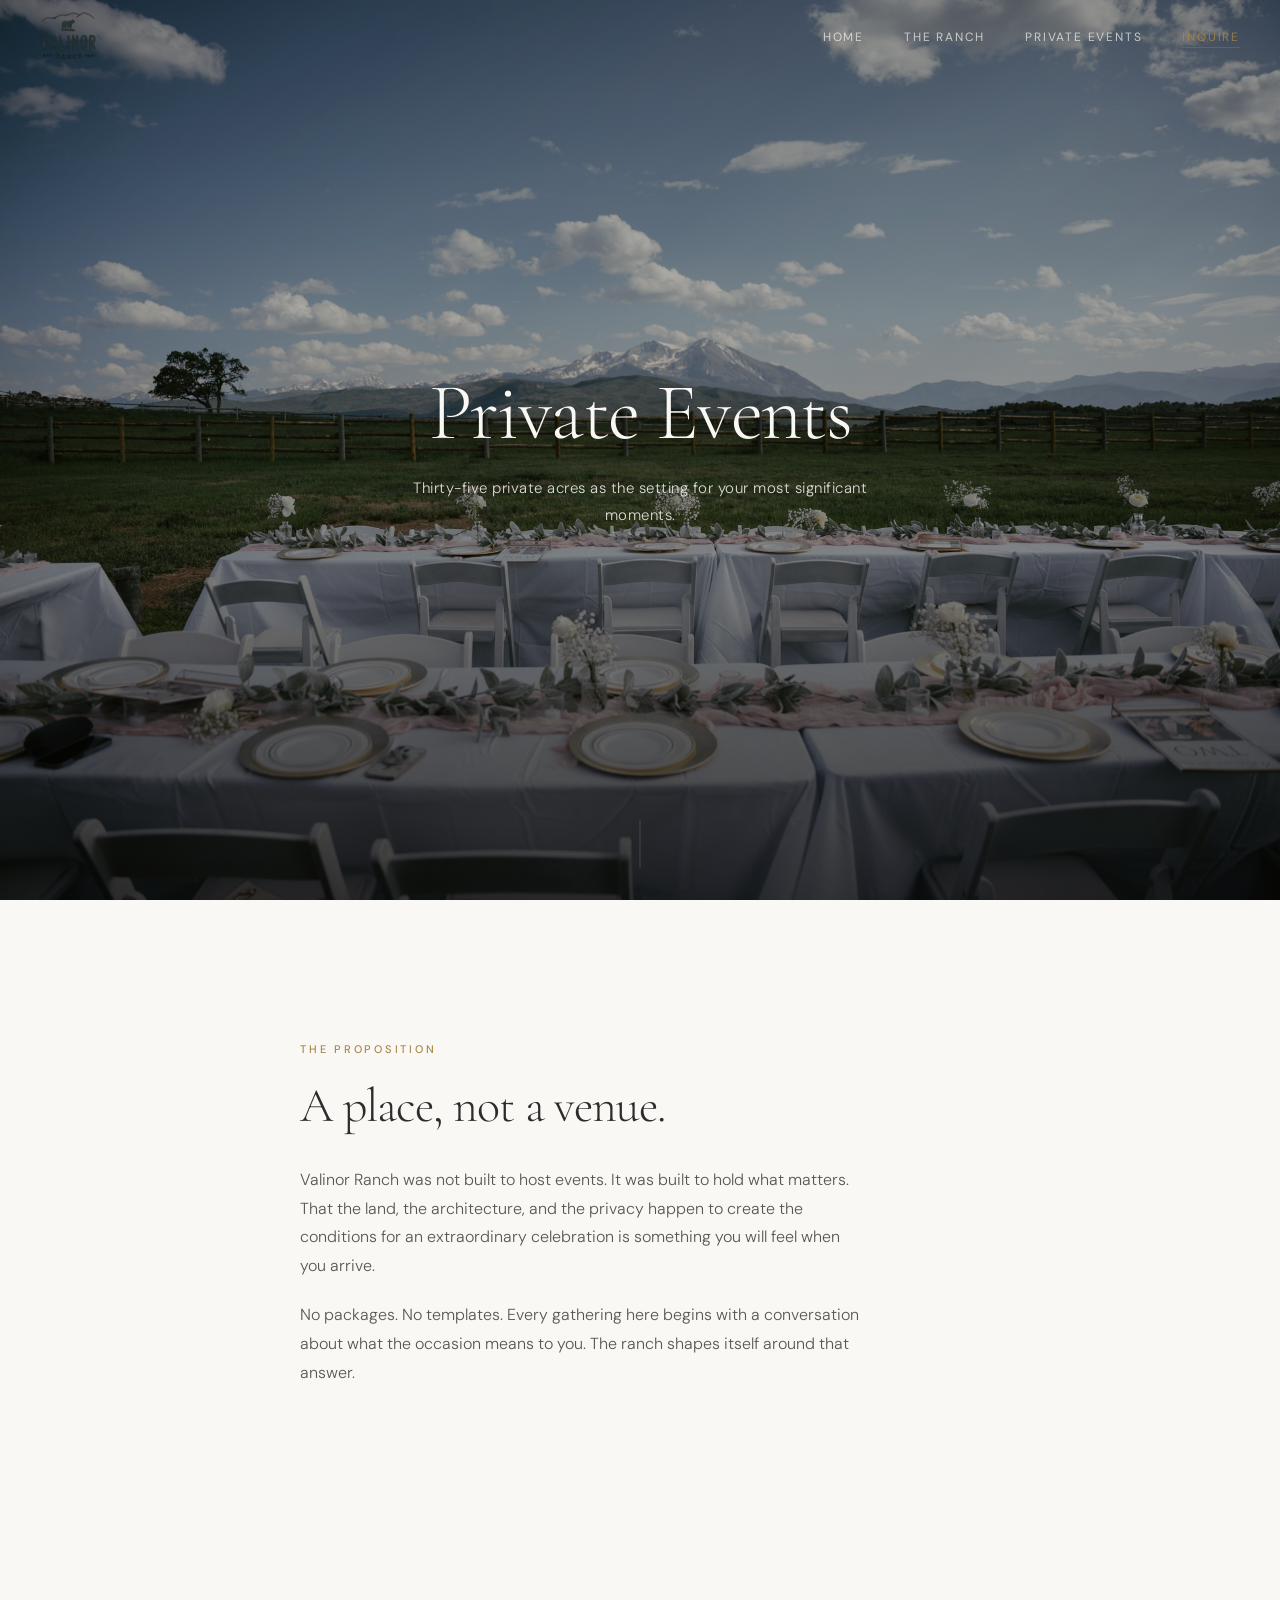
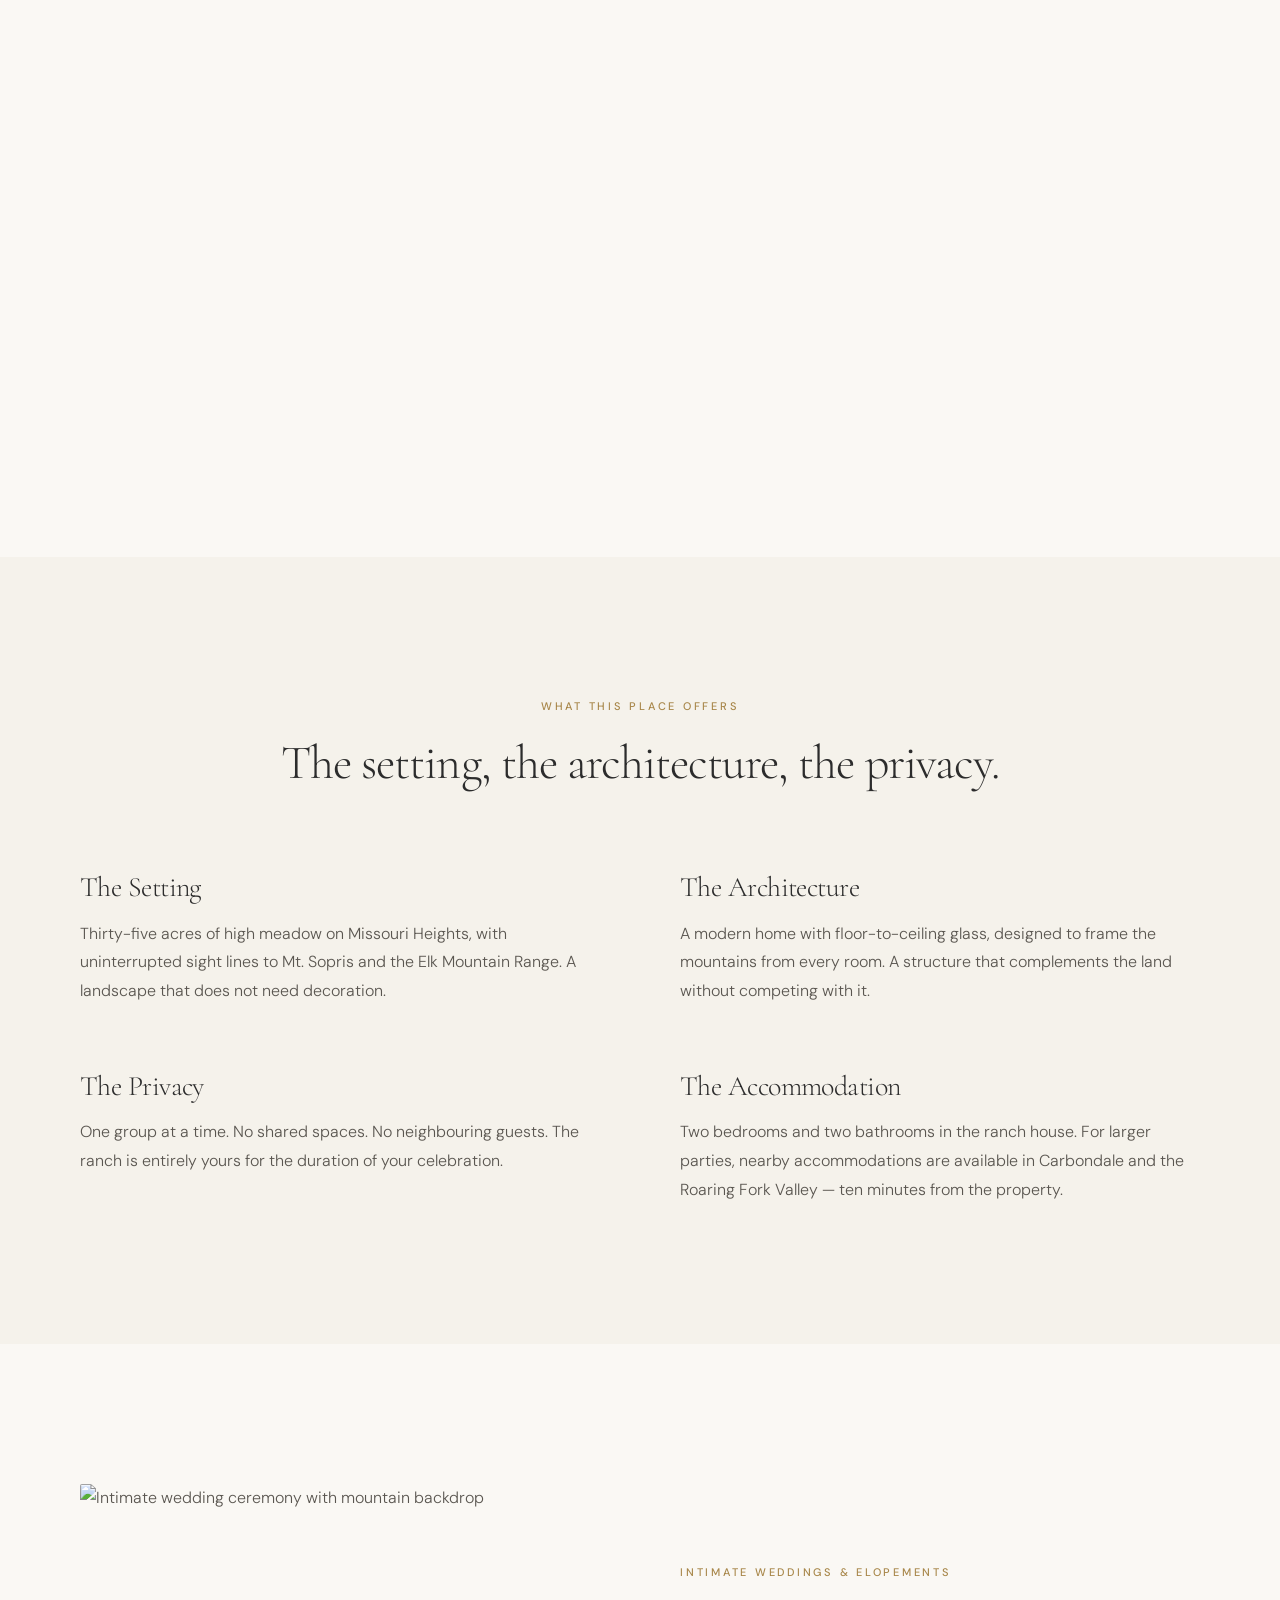
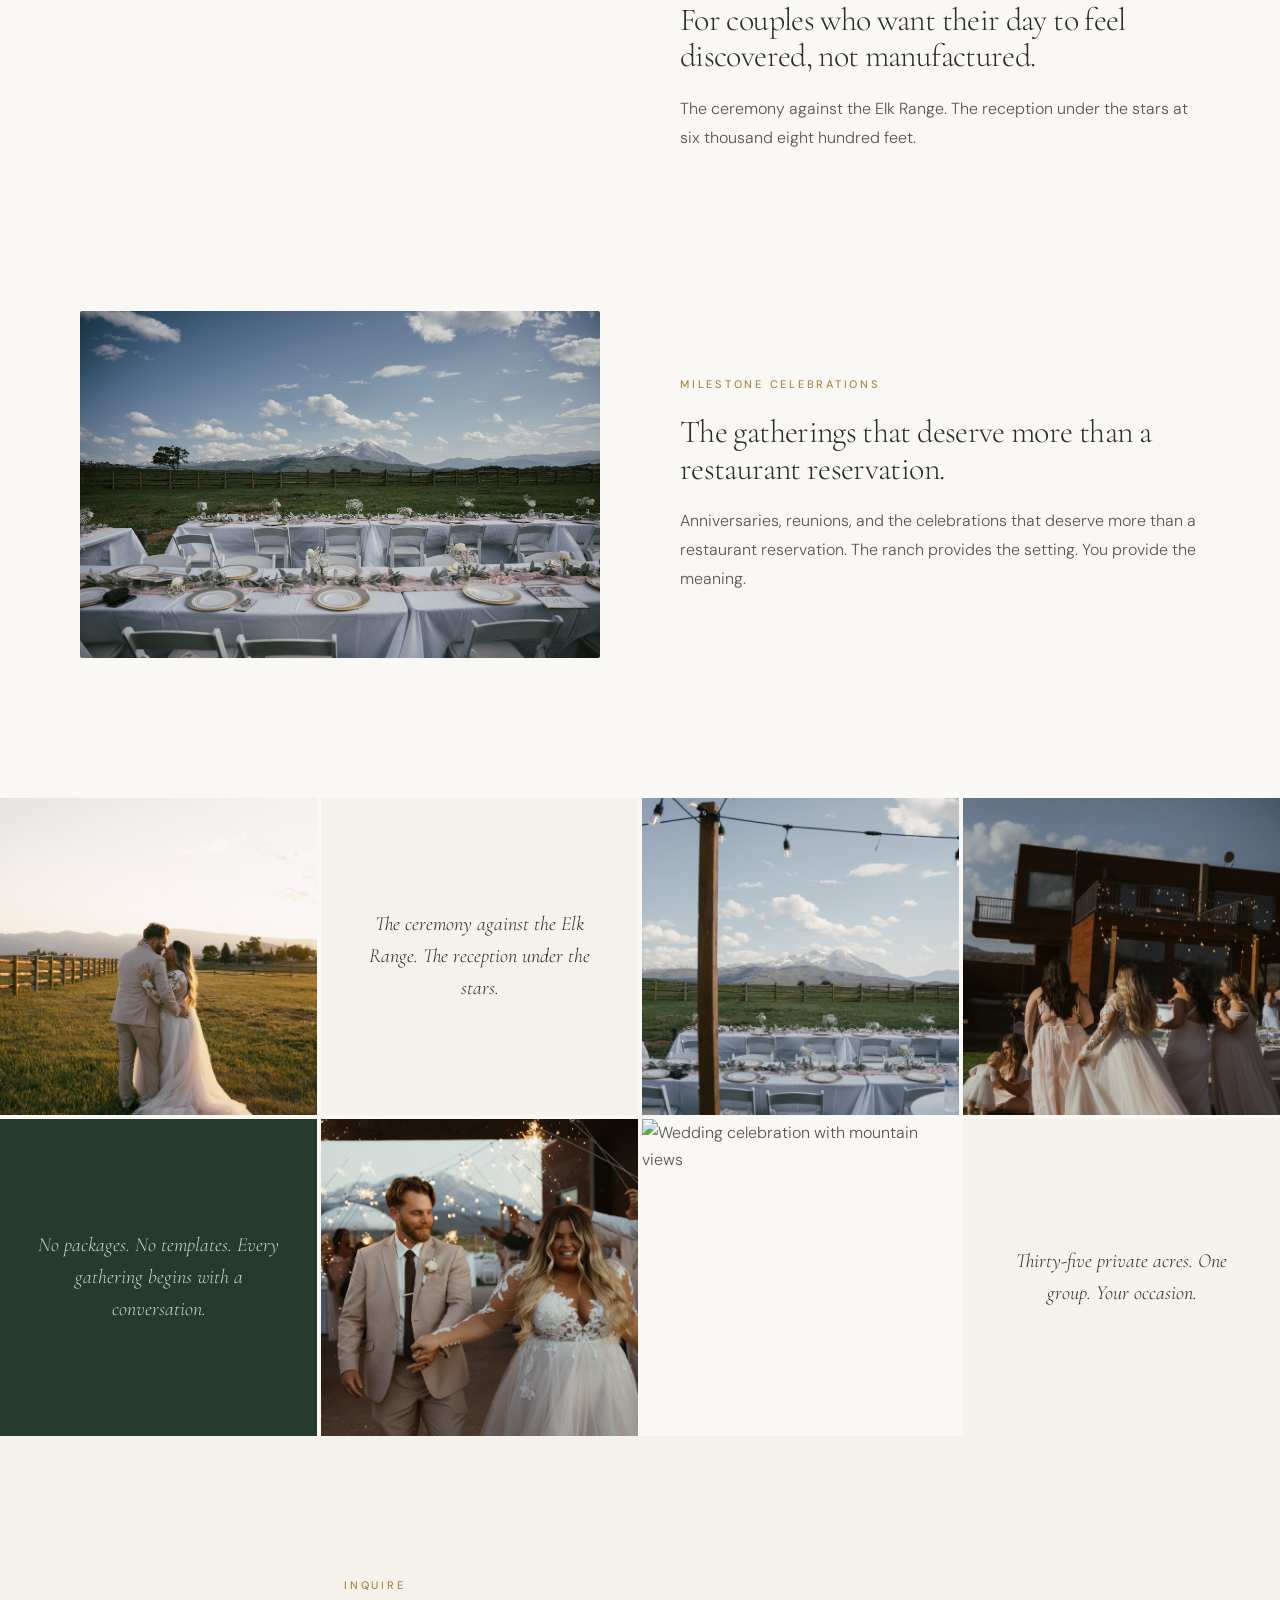
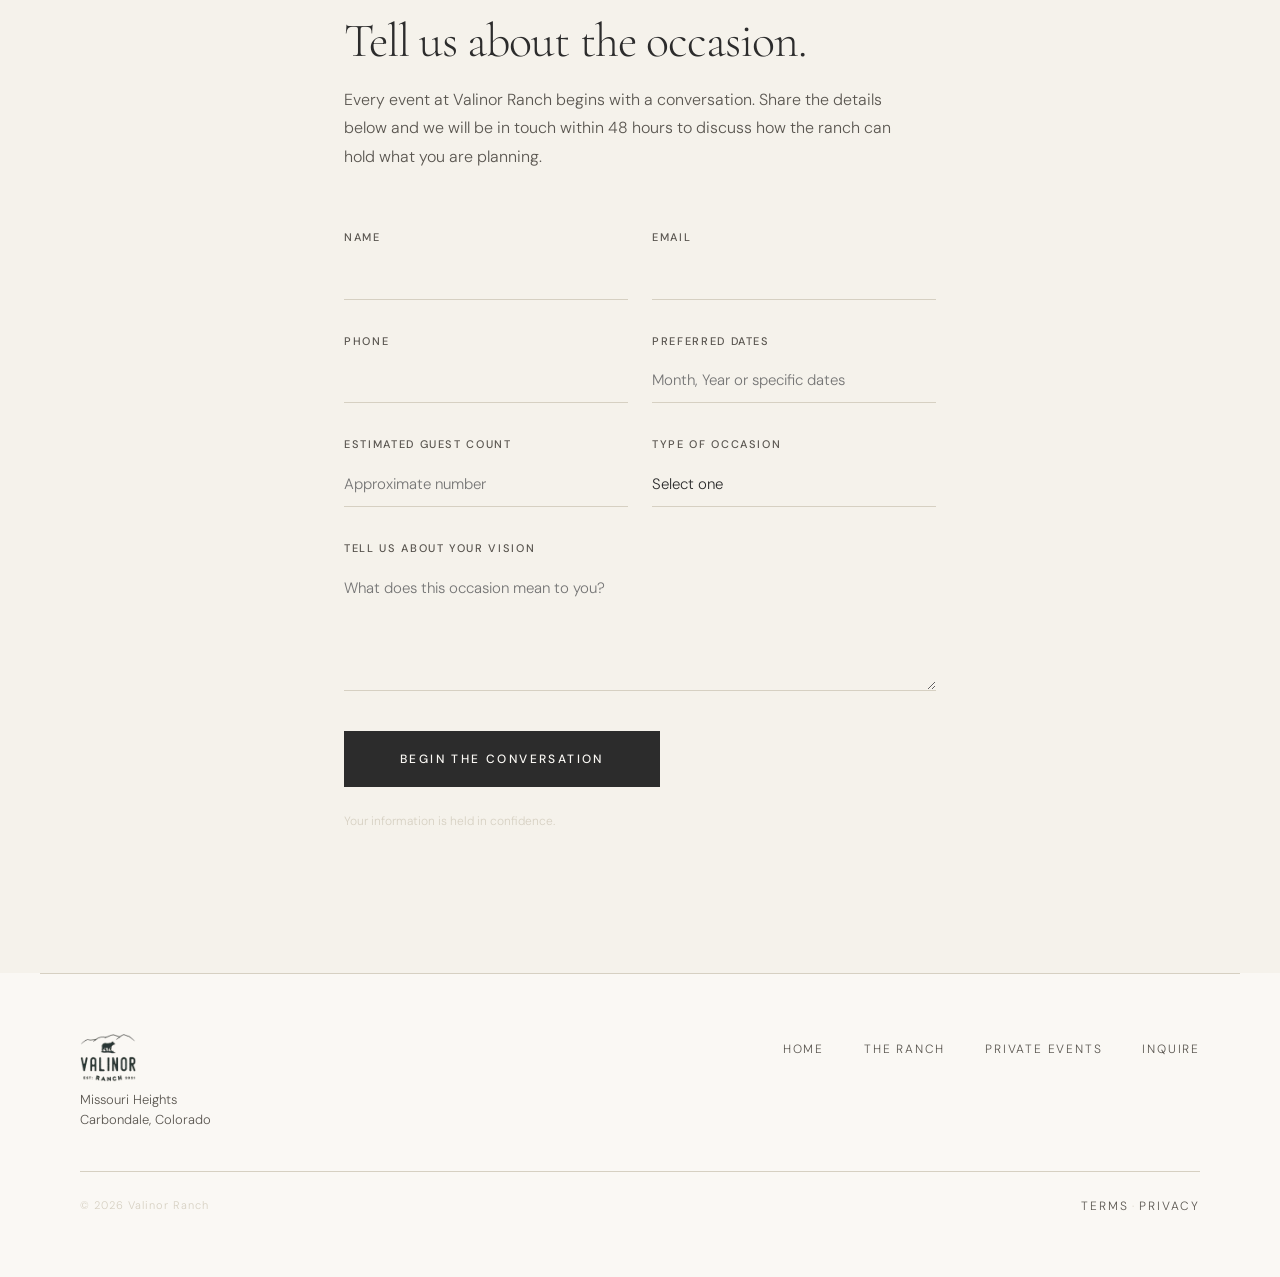
==== events.html @ 3b61f4ae "Site-wide updates: booking modal, events page, gallery mosaics, mobile nav - Add iGMS direct booking" ====
<!DOCTYPE html>
<html lang="en">
<head>
  <meta charset="UTF-8">
  <meta name="viewport" content="width=device-width, initial-scale=1.0">
  <title>Private Events — Valinor Ranch</title>
  <meta name="description" content="Thirty-five private acres above the Roaring Fork Valley as the setting for weddings, elopements, and milestone celebrations.">

  <link rel="preconnect" href="https://fonts.googleapis.com">
  <link rel="preconnect" href="https://fonts.gstatic.com" crossorigin>
  <link href="https://fonts.googleapis.com/css2?family=Cormorant+Garamond:ital,wght@0,300;0,400;0,500;0,600;1,300;1,400&family=DM+Sans:wght@300;400;500&display=swap" rel="stylesheet">

  <link rel="stylesheet" href="css/style.css">
</head>
<body>

  <!-- NAVIGATION -->
  <nav class="site-nav" aria-label="Main navigation">
    <div class="site-nav__inner">
      <a href="index.html" class="site-nav__brand">
        <img src="images/logo.png" alt="Valinor Ranch">
      </a>
      <button class="site-nav__toggle" aria-label="Toggle menu" aria-expanded="false">
        <span></span><span></span>
      </button>
      <ul class="site-nav__links">
        <li><a href="index.html" class="site-nav__link">Home</a></li>
        <li><a href="ranch.html" class="site-nav__link">The Ranch</a></li>
        <li><a href="events.html" class="site-nav__link">Private Events</a></li>
        <li><a href="events.html#inquire" class="site-nav__link site-nav__link--cta">Inquire</a></li>
      </ul>
    </div>
  </nav>


  <main>

    <!-- SECTION 1 — HERO -->
    <section class="hero" aria-label="Hero">
      <div class="hero__image" style="background-image: url('images/TC102631.jpg');"></div>
      <div class="hero__overlay"></div>

      <div class="hero__content hero__content--center">
        <h1 class="hero-fade-up hero-fade-up--delay-1">Private Events</h1>
        <p class="hero__subtitle hero-fade-up hero-fade-up--delay-2">
          Thirty-five private acres as the setting for your most significant moments.
        </p>
      </div>

      <div class="hero__scroll" aria-hidden="true">
        <div class="hero__scroll-line"></div>
      </div>
    </section>


    <!-- SECTION 2 — THE PROPOSITION -->
    <section class="section-pad" aria-labelledby="proposition-heading">
      <div class="container">
        <div class="reveal" style="max-width:680px; margin:0 auto;">
          <span class="section-label">The Proposition</span>
          <h2 id="proposition-heading" style="margin-bottom:32px;">A place, not a venue.</h2>
          <p>
            Valinor Ranch was not built to host events. It was built to hold what matters. That the land, the architecture, and the privacy happen to create the conditions for an extraordinary celebration is something you will feel when you arrive.
          </p>
          <p style="margin-top:20px;">
            No packages. No templates. Every gathering here begins with a conversation about what the occasion means to you. The ranch shapes itself around that answer.
          </p>
        </div>
      </div>
    </section>


    <!-- SECTION 3 — CEREMONY LANDSCAPE BREAK -->
    <div class="landscape-break reveal">
      <div class="landscape-break__image" style="background-image: url('images/Sheridan&Noum_MaroonBellsWedding-455.jpg');"></div>
    </div>


    <!-- SECTION 4 — WHAT THIS PLACE OFFERS -->
    <section class="section-pad bg-parchment" aria-labelledby="offers-heading">
      <div class="container">
        <div class="reveal" style="text-align:center; margin-bottom:80px;">
          <span class="section-label" style="text-align:center; display:block;">What This Place Offers</span>
          <h2 id="offers-heading">The setting, the architecture, the privacy.</h2>
        </div>

        <div class="grid-2 events-offers reveal">
          <div class="events-offer">
            <h3>The Setting</h3>
            <p>
              Thirty-five acres of high meadow on Missouri Heights, with uninterrupted sight lines to Mt. Sopris and the Elk Mountain Range. A landscape that does not need decoration.
            </p>
          </div>
          <div class="events-offer">
            <h3>The Architecture</h3>
            <p>
              A modern home with floor-to-ceiling glass, designed to frame the mountains from every room. A structure that complements the land without competing with it.
            </p>
          </div>
          <div class="events-offer">
            <h3>The Privacy</h3>
            <p>
              One group at a time. No shared spaces. No neighbouring guests. The ranch is entirely yours for the duration of your celebration.
            </p>
          </div>
          <div class="events-offer">
            <h3>The Accommodation</h3>
            <p>
              Two bedrooms and two bathrooms in the ranch house. For larger parties, nearby accommodations are available in Carbondale and the Roaring Fork Valley — ten minutes from the property.
            </p>
          </div>
        </div>
      </div>
    </section>


    <!-- SECTION 5 — IDEAL FOR -->
    <section class="section-pad" aria-labelledby="ideal-heading">
      <div class="container">
        <div class="grid-2 grid-2--align-center reveal">
          <figure class="img-cover img-cover--landscape">
            <img src="images/Sheridan&Noum_MaroonBellsWedding-120.jpg" alt="Intimate wedding ceremony with mountain backdrop" loading="lazy">
          </figure>
          <div>
            <span class="section-label">Intimate Weddings &amp; Elopements</span>
            <h3 style="margin-bottom:20px;">For couples who want their day to feel discovered, not manufactured.</h3>
            <p>
              The ceremony against the Elk Range. The reception under the stars at six thousand eight hundred feet.
            </p>
          </div>
        </div>

        <div class="grid-2 grid-2--align-center grid-2--reverse reveal" style="margin-top:80px;">
          <div>
            <span class="section-label">Milestone Celebrations</span>
            <h3 style="margin-bottom:20px;">The gatherings that deserve more than a restaurant reservation.</h3>
            <p>
              Anniversaries, reunions, and the celebrations that deserve more than a restaurant reservation. The ranch provides the setting. You provide the meaning.
            </p>
          </div>
          <figure class="img-cover img-cover--landscape">
            <img src="images/TC102631.jpg" alt="Outdoor table setting at Valinor Ranch" loading="lazy">
          </figure>
        </div>
      </div>
    </section>


    <!-- SECTION 5B — EVENT GALLERY (TESSELLATED) -->
    <section class="events-mosaic" aria-label="Event gallery">
      <div class="events-mosaic__grid reveal">
        <figure class="events-mosaic__item">
          <img src="images/REC100068.jpg" alt="Couple at golden hour on the ranch" loading="lazy">
        </figure>
        <div class="events-mosaic__text">
          <p>The ceremony against the Elk Range. The reception under the stars.</p>
        </div>
        <figure class="events-mosaic__item">
          <img src="images/TC102635.jpg" alt="Table setting with string lights and mountains" loading="lazy">
        </figure>
        <figure class="events-mosaic__item">
          <img src="images/TC103017.jpg" alt="Wedding party at the ranch house" loading="lazy">
        </figure>
        <div class="events-mosaic__text events-mosaic__text--dark">
          <p>No packages. No templates. Every gathering begins with a conversation.</p>
        </div>
        <figure class="events-mosaic__item">
          <img src="images/REC100243.jpg" alt="Sparkler exit at Valinor Ranch" loading="lazy">
        </figure>
        <figure class="events-mosaic__item">
          <img src="images/Sheridan&Noum_MaroonBellsWedding-448.jpg" alt="Wedding celebration with mountain views" loading="lazy">
        </figure>
        <div class="events-mosaic__text">
          <p>Thirty-five private acres. One group. Your occasion.</p>
        </div>
      </div>
    </section>


    <!-- SECTION 6 — INQUIRY FORM -->
    <section id="inquire" class="section-pad bg-parchment" aria-labelledby="inquire-heading">
      <div style="max-width:640px; margin:0 auto; padding:0 24px;" class="reveal">
        <span class="section-label">Inquire</span>
        <h2 id="inquire-heading" style="margin-bottom:16px;">Tell us about the occasion.</h2>
        <p style="margin-bottom:56px;">
          Every event at Valinor Ranch begins with a conversation. Share the details below and we will be in touch within 48 hours to discuss how the ranch can hold what you are planning.
        </p>

        <form id="inquiry-form" class="inquiry-form" data-webhook="" novalidate>
          <div class="form-row">
            <div class="form-group">
              <label for="name">Name</label>
              <input type="text" id="name" name="name" required autocomplete="name">
            </div>
            <div class="form-group">
              <label for="email">Email</label>
              <input type="email" id="email" name="email" required autocomplete="email">
            </div>
          </div>

          <div class="form-row">
            <div class="form-group">
              <label for="phone">Phone</label>
              <input type="tel" id="phone" name="phone" autocomplete="tel">
            </div>
            <div class="form-group">
              <label for="dates">Preferred Dates</label>
              <input type="text" id="dates" name="dates" placeholder="Month, Year or specific dates">
            </div>
          </div>

          <div class="form-row">
            <div class="form-group">
              <label for="guests">Estimated Guest Count</label>
              <input type="text" id="guests" name="guests" placeholder="Approximate number">
            </div>
            <div class="form-group">
              <label for="occasion-type">Type of Occasion</label>
              <select id="occasion-type" name="occasion_type">
                <option value="" disabled selected>Select one</option>
                <option value="wedding">Wedding</option>
                <option value="elopement">Elopement</option>
                <option value="anniversary">Anniversary</option>
                <option value="milestone">Milestone Celebration</option>
                <option value="other">Other</option>
              </select>
            </div>
          </div>

          <div class="form-group">
            <label for="vision">Tell Us About Your Vision</label>
            <textarea id="vision" name="vision" rows="5" placeholder="What does this occasion mean to you?"></textarea>
          </div>

          <button type="submit" class="btn btn--primary">Begin the Conversation</button>
          <p class="form-note">Your information is held in confidence.</p>
        </form>
      </div>
    </section>

  </main>


  <!-- FOOTER -->
  <footer>
    <div class="site-footer">
      <div class="site-footer__upper">
        <div>
          <a href="index.html" class="site-footer__brand">
            <img src="images/logo.png" alt="Valinor Ranch">
          </a>
          <p class="site-footer__location">
            Missouri Heights<br>
            Carbondale, Colorado
          </p>
        </div>
        <ul class="site-footer__links">
          <li><a href="index.html" class="site-footer__link">Home</a></li>
          <li><a href="ranch.html" class="site-footer__link">The Ranch</a></li>
          <li><a href="events.html" class="site-footer__link">Private Events</a></li>
          <li><a href="events.html#inquire" class="site-footer__link">Inquire</a></li>
        </ul>
      </div>
      <div class="site-footer__lower">
        <span>&copy; 2026 Valinor Ranch</span>
        <span><a href="terms.html" class="site-footer__link">Terms</a> &middot; <a href="privacy.html" class="site-footer__link">Privacy</a></span>
      </div>
    </div>
  </footer>

  <script src="js/main.js"></script>

</body>
</html>
---- css/style.css ----
/* ============================
   VALINOR RANCH — STYLE SYSTEM
   Redesign: Quiet luxury, cinematic, Aman × Colorado ranch
   ============================ */

/* ---- CUSTOM PROPERTIES ---- */
:root {
  /* Primary */
  --deep-forest: #243B2D;
  --warm-stone: #C4B49A;
  --off-white: #FAF8F4;
  --charcoal: #2C2C2C;

  /* Support */
  --cream: #F3F0E7;
  --stone-dark: #5A5650;
  --divider: #D6D0C2;
  --parchment: #F5F2EB;
  --bronze-gold: #A8874A;
  --logo-ink: #1A1C10;
  --ranch-cream: #F3F0E7;

  /* Typography */
  --font-display: 'Cormorant Garamond', Georgia, serif;
  --font-body: 'DM Sans', Arial, sans-serif;

  /* Spacing */
  --section-padding: 140px 40px;
  --section-padding-sm: 80px 24px;
  --max-width: 1200px;
}


/* ---- RESET ---- */
*, *::before, *::after {
  margin: 0;
  padding: 0;
  box-sizing: border-box;
}

html {
  scroll-behavior: smooth;
  -webkit-font-smoothing: antialiased;
  -moz-osx-font-smoothing: grayscale;
}

body {
  font-family: var(--font-body);
  font-weight: 300;
  font-size: 16px;
  line-height: 1.7;
  color: var(--stone-dark);
  background: var(--off-white);
  overflow-x: hidden;
}

img {
  max-width: 100%;
  height: auto;
  display: block;
}

a {
  color: inherit;
  text-decoration: none;
}

::selection {
  background: var(--deep-forest);
  color: var(--off-white);
}

::-webkit-scrollbar { width: 4px; }
::-webkit-scrollbar-track { background: var(--off-white); }
::-webkit-scrollbar-thumb { background: var(--divider); border-radius: 2px; }
::-webkit-scrollbar-thumb:hover { background: var(--warm-stone); }


/* ---- TYPOGRAPHY ---- */
h1, h2, h3 {
  font-family: var(--font-display);
  font-weight: 300;
  color: var(--charcoal);
  line-height: 1.15;
  letter-spacing: -0.02em;
}

h1 {
  font-size: clamp(44px, 7vw, 80px);
  line-height: 1.05;
}

h2 {
  font-size: clamp(28px, 4vw, 48px);
}

h3 {
  font-size: clamp(22px, 3vw, 32px);
}

p {
  max-width: 560px;
  line-height: 1.8;
}

.text-poetic {
  font-family: var(--font-display);
  font-size: clamp(18px, 2vw, 22px);
  font-weight: 300;
  line-height: 1.7;
  color: var(--charcoal);
  letter-spacing: 0;
}


/* ---- BRAND ELEMENTS ---- */
.section-label {
  font-family: var(--font-body);
  font-size: 11px;
  font-weight: 500;
  letter-spacing: 0.25em;
  text-transform: uppercase;
  color: var(--bronze-gold);
  display: block;
  margin-bottom: 20px;
}

.gold-rule {
  width: 48px;
  height: 1px;
  background: var(--bronze-gold);
}

.gold-rule--center {
  margin-left: auto;
  margin-right: auto;
}


/* ---- LAYOUT ---- */
.container {
  max-width: var(--max-width);
  margin: 0 auto;
  padding: 0 40px;
}

.section-pad {
  padding: 140px 0;
}

.grid-2 {
  display: grid;
  grid-template-columns: 1fr 1fr;
  gap: 80px;
  align-items: start;
}

.grid-2--align-center {
  align-items: center;
}

.grid-2--reverse {
  direction: rtl;
}

.grid-2--reverse > * {
  direction: ltr;
}

.grid-3 {
  display: grid;
  grid-template-columns: repeat(3, 1fr);
  gap: 32px;
}

.text-center {
  text-align: center;
}


/* ---- NAVIGATION ---- */
.site-nav {
  position: fixed;
  top: 0;
  left: 0;
  right: 0;
  z-index: 100;
  padding: 0 40px;
  border-bottom: 1px solid transparent;
  transition: all 0.6s ease;
}

.site-nav.nav-scrolled {
  background: rgba(250, 248, 244, 0.92);
  backdrop-filter: blur(16px);
  -webkit-backdrop-filter: blur(16px);
  border-bottom-color: var(--divider);
}

.site-nav__inner {
  max-width: var(--max-width);
  margin: 0 auto;
  display: flex;
  justify-content: space-between;
  align-items: center;
  height: 72px;
}

.site-nav__brand {
  display: flex;
  align-items: center;
}

.site-nav__brand img {
  height: 48px;
  width: auto;
  display: block;
}

.site-nav__toggle {
  display: none;
  background: none;
  border: none;
  cursor: pointer;
  width: 28px;
  height: 20px;
  position: relative;
  z-index: 101;
}

.site-nav__toggle span {
  display: block;
  width: 100%;
  height: 1.5px;
  background: var(--cream);
  transition: all 0.3s ease;
  position: absolute;
  left: 0;
}

.site-nav__toggle span:first-child { top: 4px; }
.site-nav__toggle span:last-child { bottom: 4px; }

.nav-scrolled .site-nav__toggle span {
  background: var(--charcoal);
}

.site-nav__toggle.is-open span:first-child {
  top: 50%;
  transform: rotate(45deg) translateY(-50%);
}

.site-nav__toggle.is-open span:last-child {
  bottom: 50%;
  transform: rotate(-45deg) translateY(50%);
}

.site-nav__links {
  display: flex;
  gap: 40px;
  align-items: center;
  list-style: none;
}

.site-nav__link {
  font-family: var(--font-body);
  font-size: 12px;
  font-weight: 400;
  letter-spacing: 0.15em;
  text-transform: uppercase;
  color: rgba(250, 248, 244, 0.7);
  transition: color 0.4s ease;
  cursor: pointer;
}

.nav-scrolled .site-nav__link {
  color: var(--stone-dark);
}

.site-nav__link:hover {
  color: var(--bronze-gold);
}

.site-nav__link--cta {
  color: rgba(168, 135, 74, 0.8);
  border-bottom: 1px solid rgba(168, 135, 74, 0.3);
  padding-bottom: 2px;
}

.nav-scrolled .site-nav__link--cta {
  color: var(--bronze-gold);
  border-bottom-color: var(--bronze-gold);
}


/* ---- HERO ---- */
.hero {
  position: relative;
  height: 100vh;
  overflow: hidden;
  background-color: var(--charcoal);
}

.hero__image {
  position: absolute;
  inset: 0;
  background-size: cover;
  background-position: center 40%;
  pointer-events: none;
}

.hero__slides {
  position: absolute;
  inset: 0;
  pointer-events: none;
}

.hero__slide {
  position: absolute;
  inset: 0;
  background-size: cover;
  background-position: center 40%;
  opacity: 0;
  transition: opacity 2s ease;
}

.hero__slide.is-active {
  opacity: 1;
}

.hero__overlay {
  position: absolute;
  inset: 0;
  z-index: 1;
  pointer-events: none;
  background: linear-gradient(
    to bottom,
    rgba(0, 0, 0, 0.35) 0%,
    rgba(0, 0, 0, 0.25) 35%,
    rgba(0, 0, 0, 0.3) 55%,
    rgba(0, 0, 0, 0.55) 80%,
    rgba(0, 0, 0, 0.7) 100%
  );
}

.hero__content {
  position: absolute;
  bottom: 12vh;
  left: 40px;
  right: 40px;
  z-index: 5;
  max-width: var(--max-width);
  pointer-events: auto;
}

.hero__content--center {
  bottom: auto;
  top: 50%;
  left: 50%;
  right: auto;
  transform: translate(-50%, -50%);
  text-align: center;
  width: 90%;
}

.hero__content h1 {
  color: var(--off-white);
}

.hero__subtitle {
  font-family: var(--font-body);
  font-size: 15px;
  font-weight: 300;
  color: rgba(250, 248, 244, 0.85);
  letter-spacing: 0.5px;
  margin-top: 20px;
  max-width: 480px;
}

.hero__content--center .hero__subtitle {
  margin-left: auto;
  margin-right: auto;
}

.btn--hero {
  margin-top: 40px;
  position: relative;
  z-index: 5;
  cursor: pointer;
}

.hero__scroll {
  position: absolute;
  bottom: 32px;
  left: 50%;
  transform: translateX(-50%);
  z-index: 2;
  display: flex;
  flex-direction: column;
  align-items: center;
  opacity: 0.4;
  transition: opacity 0.6s ease;
}

.hero__scroll-line {
  width: 1px;
  height: 48px;
  background: rgba(250, 248, 244, 0.4);
  animation: pulse 2.5s ease infinite;
}


/* ---- LANDSCAPE BREAK ---- */
.landscape-break {
  position: relative;
  height: 70vh;
  overflow: hidden;
}

.landscape-break__image {
  position: absolute;
  inset: 0;
  background-size: cover;
  background-position: center;
}


/* ---- IMAGE COVERS ---- */
.img-cover {
  overflow: hidden;
  border-radius: 2px;
}

.img-cover img {
  width: 100%;
  height: 100%;
  object-fit: cover;
  transition: transform 0.8s cubic-bezier(0.23, 1, 0.32, 1);
}

.img-cover:hover img {
  transform: scale(1.02);
}

.img-cover--landscape {
  aspect-ratio: 3/2;
}

.img-cover--portrait {
  aspect-ratio: 3/4;
}

.img-cover--tall {
  aspect-ratio: 4/5;
}


/* ---- MOMENT CARDS ---- */
.moment-card {
  text-align: center;
}

.moment-card__text {
  font-family: var(--font-display);
  font-size: 18px;
  font-weight: 400;
  font-style: italic;
  color: var(--charcoal);
  margin-top: 20px;
  max-width: none;
  text-align: center;
}


/* ---- EXPERIENCE BLOCKS ---- */
.experience-block {
  text-align: center;
  padding: 0 20px;
}

.experience-block h3 {
  color: var(--off-white);
  margin-bottom: 16px;
}

.experience-block p {
  color: rgba(250, 248, 244, 0.6);
  max-width: none;
  text-align: center;
  font-size: 15px;
}


/* ---- AVATAR CARDS (HOMEPAGE) ---- */
.avatar-grid {
  gap: 64px 48px;
}

.avatar-card h3 {
  font-size: clamp(22px, 3vw, 28px);
  margin-top: 24px;
  margin-bottom: 12px;
}

.avatar-card p {
  max-width: none;
  font-size: 15px;
  line-height: 1.8;
}


/* ---- TWO PATHS (HOMEPAGE) ---- */
.two-paths {
  display: grid;
  grid-template-columns: 1fr 1fr;
  gap: 64px;
}

.two-paths__card {
  padding: 56px 48px;
  background: var(--off-white);
  border: 1px solid var(--divider);
  text-align: center;
}

.two-paths__card h3 {
  margin-bottom: 20px;
}

.two-paths__card p {
  max-width: none;
  text-align: center;
}

.two-paths__image {
  margin: 32px 0 0;
  overflow: hidden;
  border-radius: 2px;
}

.two-paths__image img {
  width: 100%;
  height: auto;
  display: block;
  object-fit: cover;
}


/* ---- EVENTS OFFERS GRID ---- */
.events-offers {
  gap: 64px 80px;
}

.events-offer h3 {
  margin-bottom: 16px;
  font-size: clamp(20px, 2.5vw, 28px);
}

.events-offer p {
  max-width: none;
}


/* ---- FORM SELECT ---- */
.form-group select {
  width: 100%;
  font-family: var(--font-body);
  font-size: 15px;
  font-weight: 300;
  color: var(--charcoal);
  background: transparent;
  border: none;
  border-bottom: 1px solid var(--divider);
  border-radius: 0;
  padding: 12px 0;
  outline: none;
  transition: border-color 0.3s ease;
  appearance: none;
  -webkit-appearance: none;
  cursor: pointer;
}

.form-group select:focus {
  border-bottom-color: var(--bronze-gold);
}


/* ---- LOCATION GRID ---- */
.location-grid {
  display: flex;
  justify-content: center;
  gap: 80px;
  flex-wrap: wrap;
}

.location-item {
  text-align: center;
}

.location-item__time {
  font-family: var(--font-display);
  font-size: 48px;
  font-weight: 300;
  color: var(--charcoal);
  display: block;
  line-height: 1;
}

.location-item__place {
  font-family: var(--font-body);
  font-size: 12px;
  letter-spacing: 0.15em;
  text-transform: uppercase;
  color: var(--stone-dark);
  margin-top: 8px;
  display: block;
}


/* ---- CTA HERO ---- */
.cta-hero {
  position: relative;
  height: 70vh;
  display: flex;
  align-items: center;
  justify-content: center;
  overflow: hidden;
}

.cta-hero__image {
  position: absolute;
  inset: 0;
  background-size: cover;
  background-position: center;
}

.cta-hero__overlay {
  position: absolute;
  inset: 0;
  background: rgba(0, 0, 0, 0.45);
}

.cta-hero__content {
  position: relative;
  z-index: 2;
  text-align: center;
  padding: 40px;
}

.cta-hero__content h2 {
  color: var(--off-white);
  margin-bottom: 32px;
}


/* ---- FULLBLEED IMAGE WITH STATS ---- */
.fullbleed-image {
  position: relative;
  height: 60vh;
  display: flex;
  align-items: center;
  justify-content: center;
  overflow: hidden;
}

.fullbleed-image__bg {
  position: absolute;
  inset: 0;
  background-size: cover;
  background-position: center;
}

.fullbleed-image__overlay {
  position: absolute;
  inset: 0;
  background: rgba(0, 0, 0, 0.4);
}

.fullbleed-image__content {
  position: relative;
  z-index: 2;
}

.fullbleed-stats {
  display: flex;
  gap: 80px;
  text-align: center;
}

.fullbleed-stat__number {
  font-family: var(--font-display);
  font-size: clamp(40px, 6vw, 64px);
  font-weight: 300;
  color: var(--off-white);
  display: block;
  line-height: 1;
}

.fullbleed-stat__label {
  font-family: var(--font-body);
  font-size: 11px;
  letter-spacing: 0.2em;
  text-transform: uppercase;
  color: rgba(250, 248, 244, 0.6);
  margin-top: 8px;
  display: block;
}


/* ---- AMENITIES GRID ---- */
.amenities-grid {
  display: grid;
  grid-template-columns: repeat(5, 1fr);
  gap: 0;
  max-width: 960px;
  margin: 0 auto;
}

.amenity-item {
  font-family: var(--font-body);
  font-size: 12px;
  font-weight: 400;
  letter-spacing: 0.15em;
  text-transform: uppercase;
  color: var(--stone-dark);
  padding: 24px 16px;
  border-bottom: 1px solid var(--divider);
  text-align: center;
}


/* ---- GALLERY GRID ---- */
.gallery-grid {
  display: grid;
  grid-template-columns: repeat(3, 1fr);
  gap: 4px;
  padding: 0 4px;
}

.gallery-grid__item {
  overflow: hidden;
  aspect-ratio: 4/3;
}

.gallery-grid__item--wide {
  grid-column: span 2;
}

.gallery-grid__item img {
  width: 100%;
  height: 100%;
  object-fit: cover;
  transition: transform 0.8s cubic-bezier(0.23, 1, 0.32, 1);
}

.gallery-grid__item:hover img {
  transform: scale(1.03);
}


/* ---- SECTION BACKGROUNDS ---- */
.bg-parchment {
  background: var(--parchment);
}

.section--forest {
  background: var(--deep-forest);
}


/* ---- BUTTONS ---- */
.btn {
  display: inline-block;
  font-family: var(--font-body);
  font-size: 12px;
  font-weight: 500;
  letter-spacing: 0.2em;
  text-transform: uppercase;
  padding: 20px 56px;
  border: none;
  border-radius: 0;
  cursor: pointer;
  transition: all 0.4s ease;
}

.btn--primary {
  background: var(--charcoal);
  color: var(--off-white);
}

.btn--primary:hover {
  background: var(--deep-forest);
}

.btn--outline {
  background: transparent;
  color: var(--charcoal);
  border: 1px solid var(--divider);
}

.btn--outline:hover {
  border-color: var(--bronze-gold);
  color: var(--bronze-gold);
}


/* ---- FORMS ---- */
.inquiry-form {
  max-width: 600px;
}

.form-row {
  display: grid;
  grid-template-columns: 1fr 1fr;
  gap: 24px;
}

.form-group {
  margin-bottom: 32px;
}

.form-group label {
  display: block;
  font-family: var(--font-body);
  font-size: 11px;
  font-weight: 500;
  letter-spacing: 0.15em;
  text-transform: uppercase;
  color: var(--stone-dark);
  margin-bottom: 8px;
}

.form-group input,
.form-group textarea {
  width: 100%;
  font-family: var(--font-body);
  font-size: 15px;
  font-weight: 300;
  color: var(--charcoal);
  background: transparent;
  border: none;
  border-bottom: 1px solid var(--divider);
  padding: 12px 0;
  outline: none;
  transition: border-color 0.3s ease;
}

.form-group input:focus,
.form-group textarea:focus {
  border-bottom-color: var(--bronze-gold);
}

.form-group textarea {
  resize: vertical;
  min-height: 100px;
}

.form-note {
  font-size: 12px;
  color: var(--divider);
  margin-top: 24px;
  max-width: none;
}


/* ---- FOOTER ---- */
.site-footer {
  border-top: 1px solid var(--divider);
  padding: 60px 40px;
  max-width: var(--max-width);
  margin: 0 auto;
}

.site-footer__upper {
  display: flex;
  justify-content: space-between;
  align-items: flex-start;
  flex-wrap: wrap;
  gap: 40px;
}

.site-footer__brand img {
  height: 48px;
  width: auto;
  display: block;
}

.site-footer__location {
  font-size: 13px;
  color: var(--stone-dark);
  margin-top: 8px;
  line-height: 1.6;
}

.site-footer__links {
  display: flex;
  gap: 40px;
  list-style: none;
}

.site-footer__link {
  font-family: var(--font-body);
  font-size: 12px;
  letter-spacing: 0.15em;
  text-transform: uppercase;
  color: var(--stone-dark);
  transition: color 0.3s ease;
}

.site-footer__link:hover {
  color: var(--bronze-gold);
}

.site-footer__lower {
  margin-top: 40px;
  padding-top: 24px;
  border-top: 1px solid var(--divider);
  display: flex;
  justify-content: space-between;
  font-size: 11px;
  color: var(--divider);
  letter-spacing: 1px;
}


/* ---- BOOKING MODAL ---- */
.booking-modal {
  position: fixed;
  inset: 0;
  z-index: 200;
  display: flex;
  align-items: center;
  justify-content: center;
  opacity: 0;
  pointer-events: none;
  transition: opacity 0.4s ease;
}

.booking-modal.is-open {
  opacity: 1;
  pointer-events: auto;
}

.booking-modal__overlay {
  position: absolute;
  inset: 0;
  background: rgba(0, 0, 0, 0.6);
  backdrop-filter: blur(4px);
  -webkit-backdrop-filter: blur(4px);
}

.booking-modal__content {
  position: relative;
  z-index: 1;
  background: var(--off-white);
  width: 90%;
  max-width: 560px;
  max-height: 90vh;
  overflow-y: auto;
  padding: 48px 40px;
  border-radius: 2px;
  transform: translateY(16px);
  transition: transform 0.4s cubic-bezier(0.23, 1, 0.32, 1);
}

.booking-modal.is-open .booking-modal__content {
  transform: translateY(0);
}

.booking-modal__close {
  position: absolute;
  top: 16px;
  right: 20px;
  background: none;
  border: none;
  font-size: 28px;
  color: var(--stone-dark);
  cursor: pointer;
  line-height: 1;
  padding: 4px;
  transition: color 0.3s ease;
}

.booking-modal__close:hover {
  color: var(--charcoal);
}

.booking-modal__title {
  font-size: clamp(24px, 3vw, 32px);
  margin-bottom: 32px;
  text-align: center;
}

.booking-modal__widget {
  min-height: 420px;
}

.booking-modal__widget .igms-direct-booking-widget {
  width: 100%;
}


/* ---- EVENTS MOSAIC GALLERY ---- */
.events-mosaic {
  padding: 0;
}

.events-mosaic__grid {
  display: grid;
  grid-template-columns: repeat(4, 1fr);
  gap: 4px;
  background: var(--off-white);
}

.events-mosaic__item {
  overflow: hidden;
  aspect-ratio: 1;
}

.events-mosaic__item img {
  width: 100%;
  height: 100%;
  object-fit: cover;
  transition: transform 0.8s cubic-bezier(0.23, 1, 0.32, 1);
}

.events-mosaic__item:hover img {
  transform: scale(1.03);
}

.events-mosaic__text {
  display: flex;
  align-items: center;
  justify-content: center;
  padding: 32px;
  background: var(--parchment);
  aspect-ratio: 1;
}

.events-mosaic__text--dark {
  background: var(--deep-forest);
}

.events-mosaic__text p {
  font-family: var(--font-display);
  font-size: clamp(16px, 1.8vw, 20px);
  font-weight: 300;
  font-style: italic;
  line-height: 1.6;
  color: var(--charcoal);
  text-align: center;
  max-width: none;
}

.events-mosaic__text--dark p {
  color: rgba(250, 248, 244, 0.8);
}


/* ---- LEGAL PAGES ---- */
.legal-page p {
  max-width: none;
  margin-bottom: 16px;
}

.legal-h2 {
  font-size: clamp(18px, 2vw, 22px);
  margin-top: 40px;
  margin-bottom: 12px;
}

.legal-list {
  list-style: disc;
  padding-left: 24px;
  margin-bottom: 16px;
}

.legal-list li {
  margin-bottom: 4px;
}


/* ---- SCROLL ANIMATIONS ---- */
.reveal {
  opacity: 0;
  transform: translateY(40px);
  transition: opacity 1.2s cubic-bezier(0.23, 1, 0.32, 1),
              transform 1.2s cubic-bezier(0.23, 1, 0.32, 1);
}

.reveal.is-visible {
  opacity: 1;
  transform: translateY(0);
}

.reveal-delay-1 { transition-delay: 0.2s; }
.reveal-delay-2 { transition-delay: 0.4s; }
.reveal-delay-3 { transition-delay: 0.6s; }


/* ---- HERO ANIMATIONS ---- */
.hero-fade-up {
  opacity: 0;
  transform: translateY(24px);
  animation: fadeUp 1.4s cubic-bezier(0.23, 1, 0.32, 1) forwards;
}

.hero-fade-up--delay-1 { animation-delay: 0.4s; }
.hero-fade-up--delay-2 { animation-delay: 0.7s; }
.hero-fade-up--delay-3 { animation-delay: 1s; }

@keyframes fadeUp {
  to { opacity: 1; transform: translateY(0); }
}

@keyframes pulse {
  0%, 100% { opacity: 0.2; transform: scaleY(1); }
  50% { opacity: 0.6; transform: scaleY(1.2); }
}


/* ---- RESPONSIVE ---- */
@media (max-width: 1024px) {
  .amenities-grid {
    grid-template-columns: repeat(3, 1fr);
  }

  .fullbleed-stats {
    gap: 48px;
  }

  .events-mosaic__grid {
    grid-template-columns: repeat(4, 1fr);
  }
}

@media (max-width: 768px) {
  .section-pad {
    padding: 80px 0;
  }

  .container {
    padding: 0 24px;
  }

  .grid-2,
  .grid-3 {
    grid-template-columns: 1fr;
    gap: 40px;
  }

  .grid-2--reverse {
    direction: ltr;
  }

  .two-paths {
    grid-template-columns: 1fr;
    gap: 32px;
  }

  .two-paths__card {
    padding: 40px 32px;
  }

  .form-row {
    grid-template-columns: 1fr;
    gap: 0;
  }

  .amenities-grid {
    grid-template-columns: repeat(2, 1fr);
  }

  .gallery-grid {
    grid-template-columns: 1fr 1fr;
  }

  .gallery-grid__item--wide {
    grid-column: span 2;
  }

  .events-mosaic__grid {
    grid-template-columns: repeat(2, 1fr);
  }


  .events-mosaic__text {
    padding: 24px 16px;
  }

  .landscape-break {
    height: 50vh;
  }

  .hero__content--center {
    width: 95%;
  }

  .fullbleed-stats {
    flex-direction: column;
    gap: 32px;
  }

  .location-grid {
    gap: 40px;
  }

  .site-nav {
    padding: 0 24px;
  }

  /* Mobile nav toggle */
  .site-nav__toggle {
    display: block;
  }

  .site-nav__links {
    position: fixed;
    top: 0;
    left: 0;
    right: 0;
    bottom: 0;
    background: var(--deep-forest);
    flex-direction: column;
    justify-content: center;
    align-items: center;
    gap: 32px;
    opacity: 0;
    pointer-events: none;
    transition: opacity 0.4s ease;
  }

  .site-nav__links.is-open {
    opacity: 1;
    pointer-events: auto;
  }

  .site-nav__links.is-open .site-nav__link {
    color: rgba(250, 248, 244, 0.7);
    font-size: 14px;
    letter-spacing: 0.2em;
  }

  .site-nav__links.is-open .site-nav__link:hover,
  .site-nav__links.is-open .site-nav__link--cta {
    color: var(--bronze-gold);
  }

  .site-footer__upper {
    flex-direction: column;
  }

  .site-footer__links {
    flex-wrap: wrap;
    gap: 20px;
  }

  .site-footer__lower {
    flex-direction: column;
    gap: 8px;
  }
}

@media (max-width: 480px) {
  .hero__content h1 {
    font-size: 36px;
  }

  .amenities-grid {
    grid-template-columns: 1fr 1fr;
  }

  .gallery-grid {
    grid-template-columns: 1fr;
  }

  .gallery-grid__item--wide {
    grid-column: auto;
  }

  .booking-modal__content {
    width: 95%;
    padding: 32px 20px;
    max-height: 95vh;
  }

  .booking-modal__title {
    font-size: 22px;
    margin-bottom: 24px;
  }

  .booking-modal__widget {
    min-height: 360px;
  }

  .events-mosaic__grid {
    grid-template-columns: 1fr 1fr;
  }

  .events-mosaic__text {
    padding: 20px 12px;
  }

  .events-mosaic__text p {
    font-size: 14px;
  }

  .landscape-break {
    height: 40vh;
  }

  .cta-hero {
    height: 50vh;
  }

  .btn {
    padding: 18px 40px;
    width: 100%;
    text-align: center;
  }
}
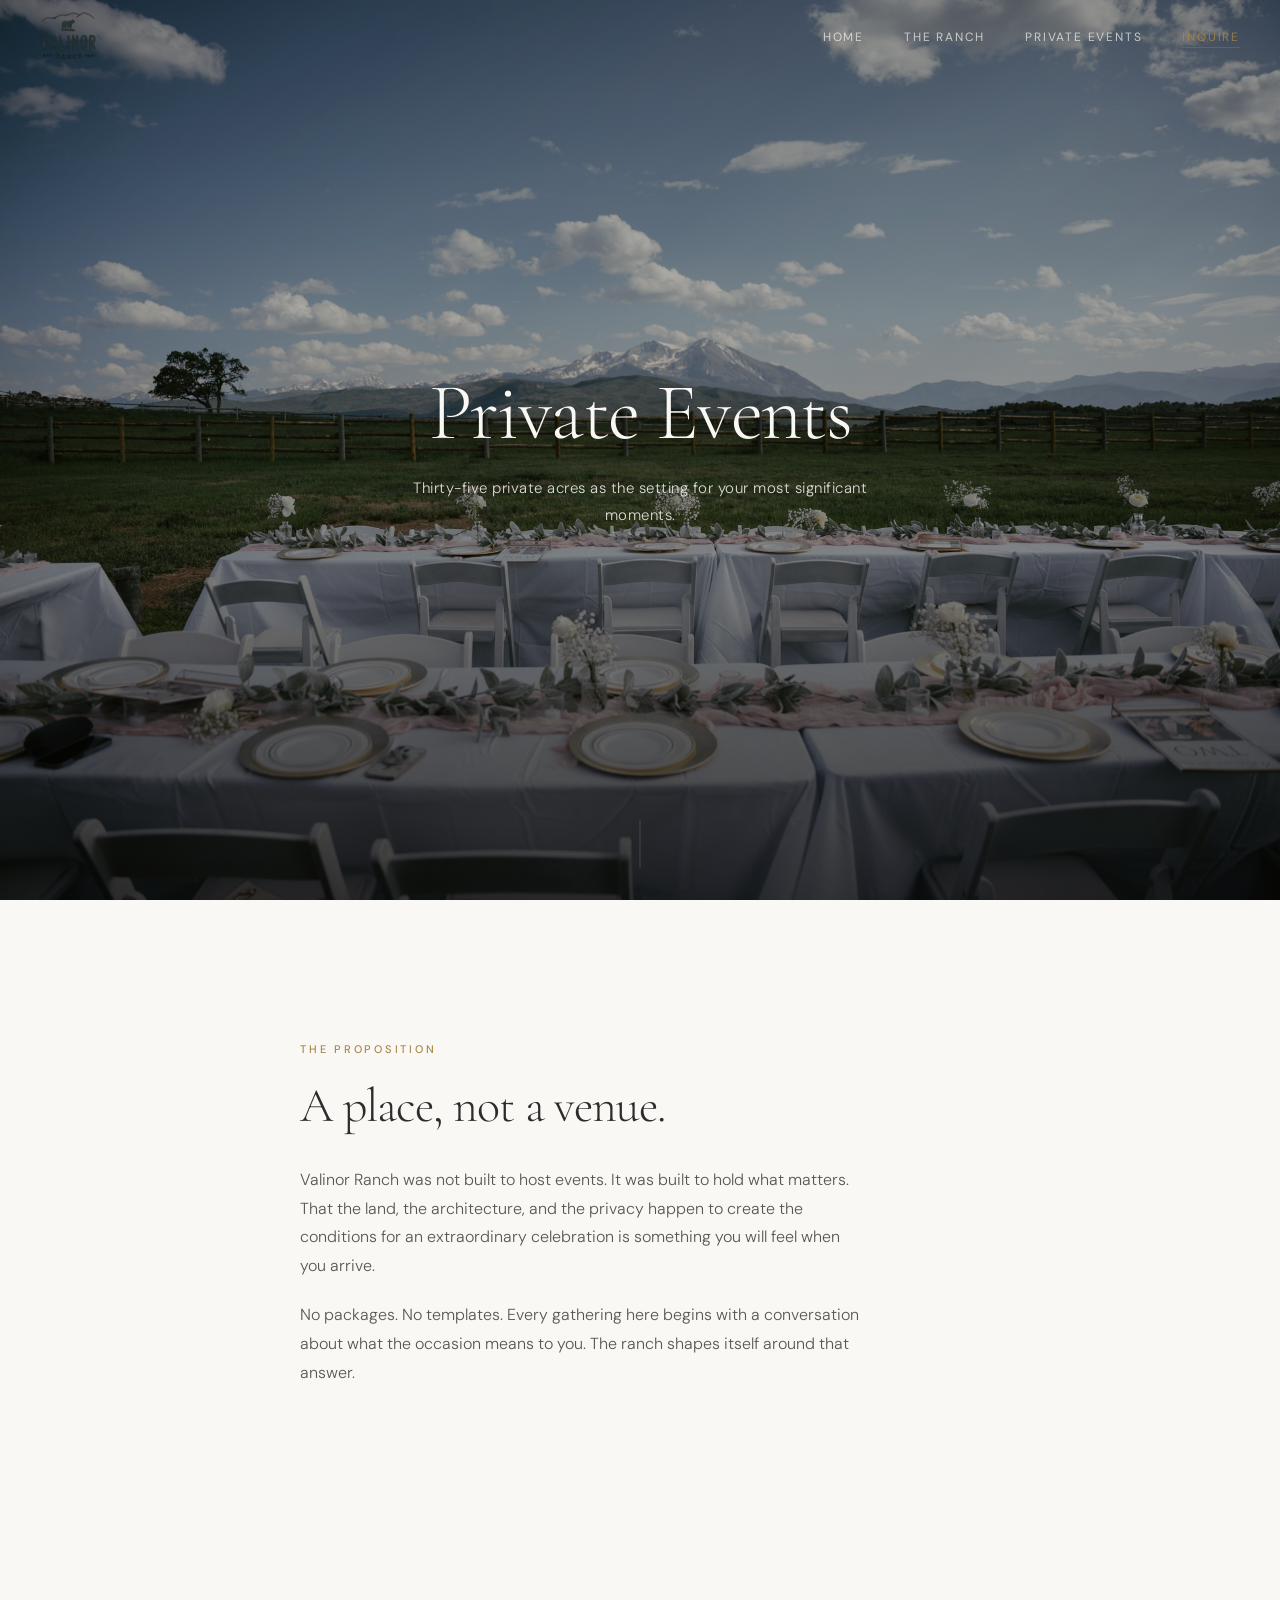
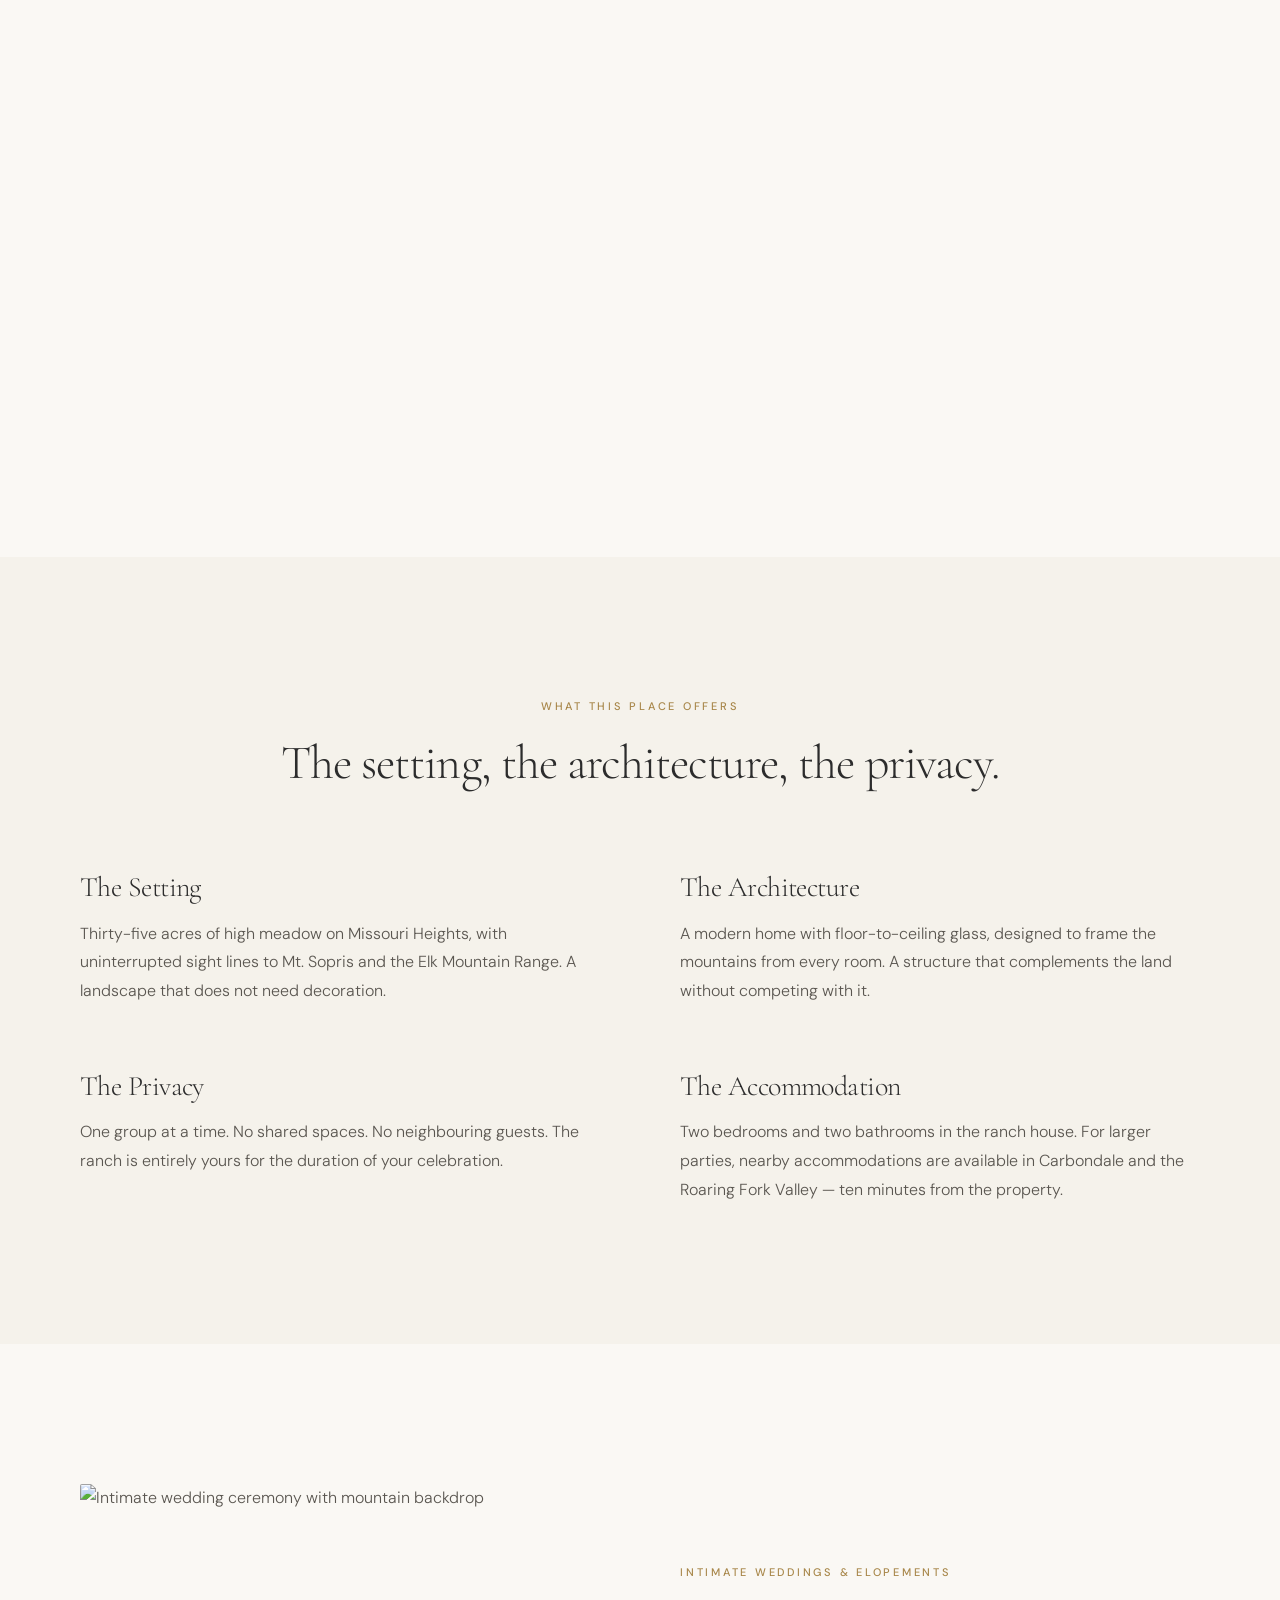
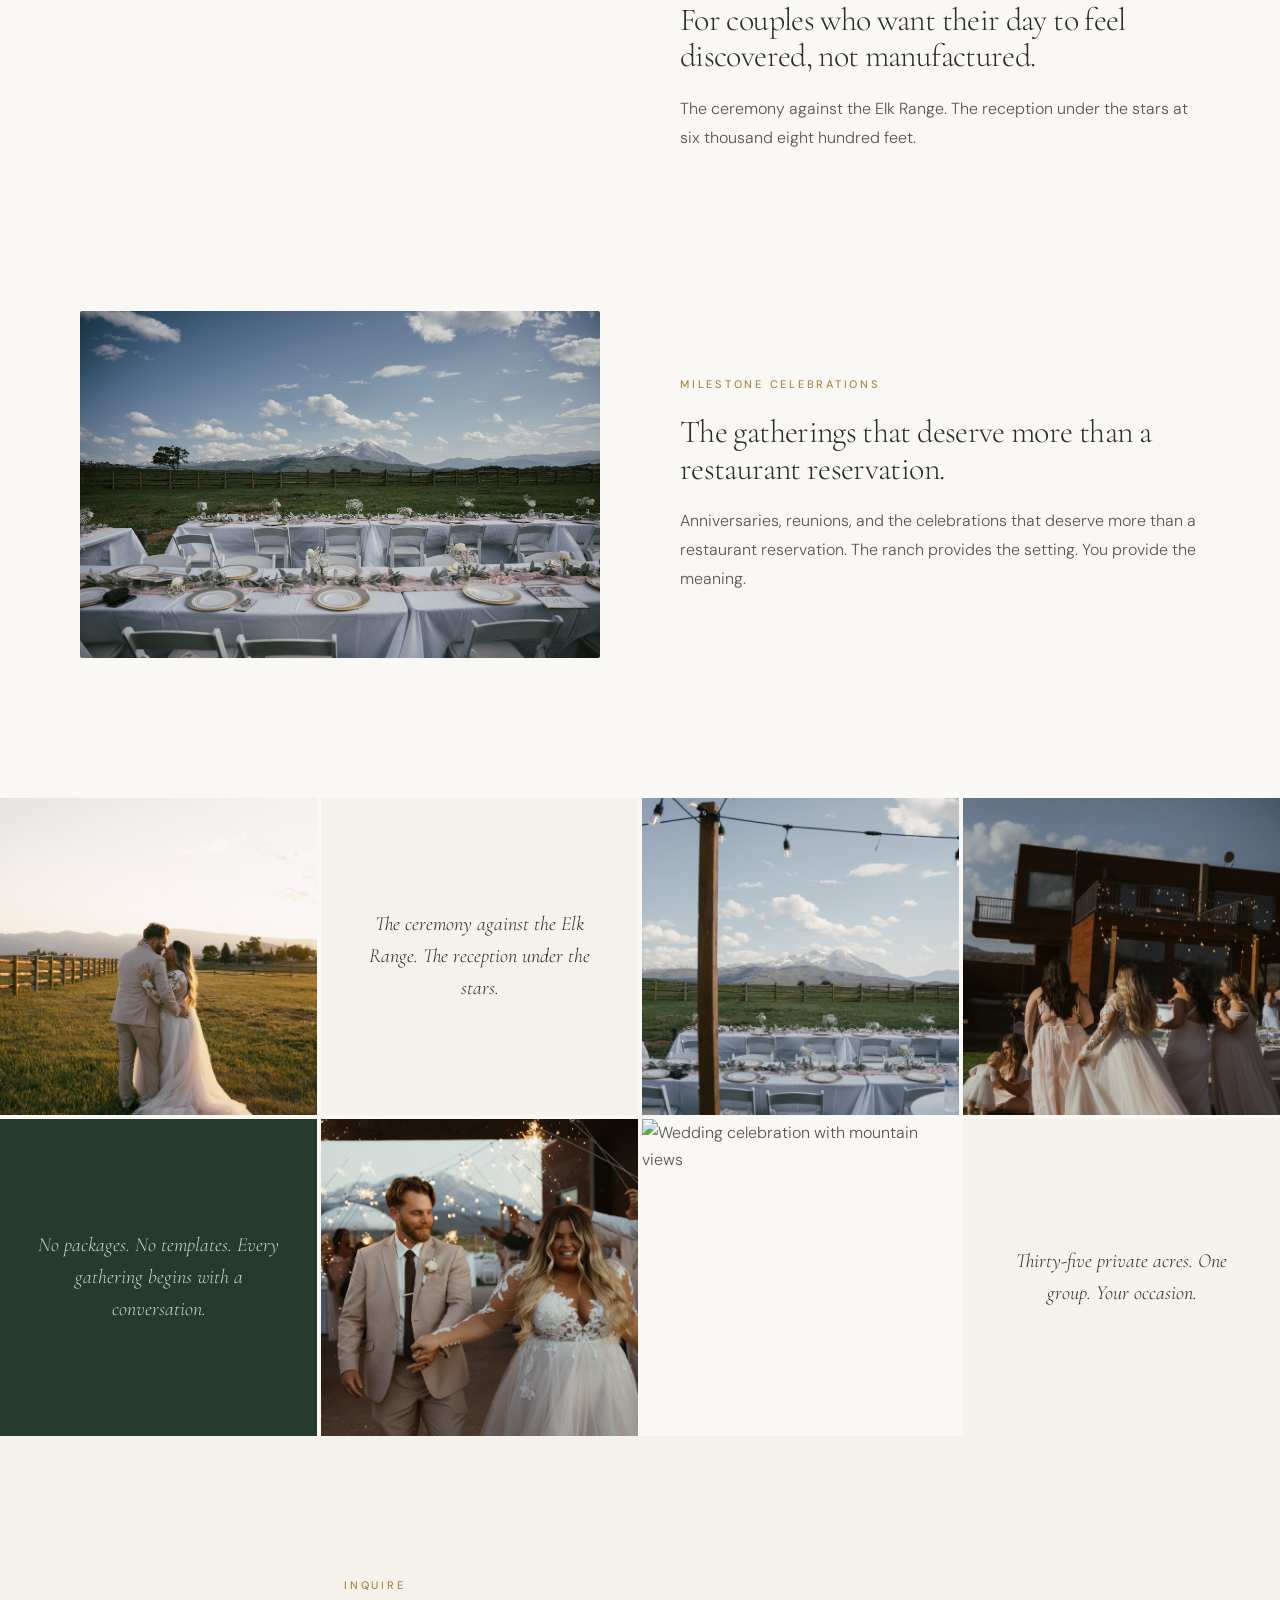
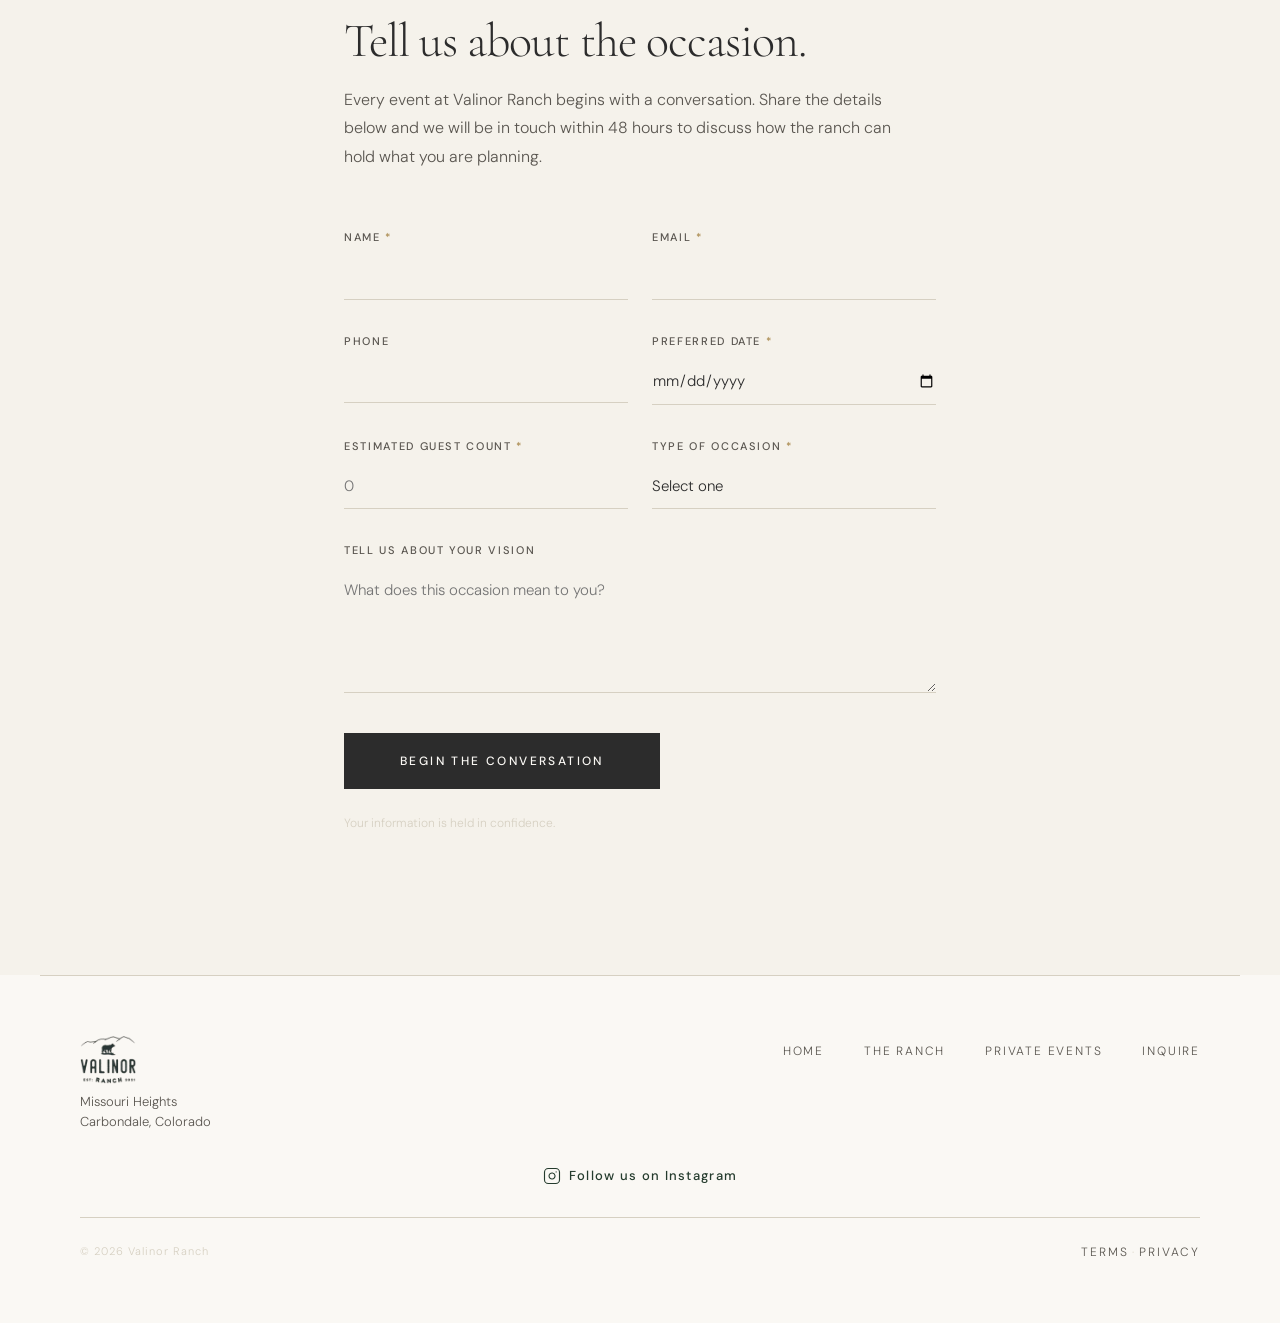
==== commit 41d9cc0a: "Add Instagram footer, GHL webhook, form validation, widget updates - Add Follow us on Instagram link" ====
--- a/events.html
+++ b/events.html
@@ -186,14 +186,14 @@
           Every event at Valinor Ranch begins with a conversation. Share the details below and we will be in touch within 48 hours to discuss how the ranch can hold what you are planning.
         </p>
 
-        <form id="inquiry-form" class="inquiry-form" data-webhook="" novalidate>
+        <form id="inquiry-form" class="inquiry-form" data-webhook="https://services.leadconnectorhq.com/hooks/Xi9C77b992R6k9sBboaL/webhook-trigger/148ad3ab-d098-42b9-8797-9fa0c653fe97">
           <div class="form-row">
             <div class="form-group">
-              <label for="name">Name</label>
+              <label for="name">Name <span class="required">*</span></label>
               <input type="text" id="name" name="name" required autocomplete="name">
             </div>
             <div class="form-group">
-              <label for="email">Email</label>
+              <label for="email">Email <span class="required">*</span></label>
               <input type="email" id="email" name="email" required autocomplete="email">
             </div>
           </div>
@@ -204,19 +204,19 @@
               <input type="tel" id="phone" name="phone" autocomplete="tel">
             </div>
             <div class="form-group">
-              <label for="dates">Preferred Dates</label>
-              <input type="text" id="dates" name="dates" placeholder="Month, Year or specific dates">
+              <label for="dates">Preferred Date <span class="required">*</span></label>
+              <input type="date" id="dates" name="dates" required>
             </div>
           </div>
 
           <div class="form-row">
             <div class="form-group">
-              <label for="guests">Estimated Guest Count</label>
-              <input type="text" id="guests" name="guests" placeholder="Approximate number">
-            </div>
-            <div class="form-group">
-              <label for="occasion-type">Type of Occasion</label>
-              <select id="occasion-type" name="occasion_type">
+              <label for="guests">Estimated Guest Count <span class="required">*</span></label>
+              <input type="number" id="guests" name="guests" min="1" max="500" placeholder="0" required>
+            </div>
+            <div class="form-group">
+              <label for="occasion-type">Type of Occasion <span class="required">*</span></label>
+              <select id="occasion-type" name="occasion_type" required>
                 <option value="" disabled selected>Select one</option>
                 <option value="wedding">Wedding</option>
                 <option value="elopement">Elopement</option>
@@ -261,6 +261,12 @@
           <li><a href="events.html#inquire" class="site-footer__link">Inquire</a></li>
         </ul>
       </div>
+      <div class="site-footer__social">
+        <a href="https://instagram.com/valinorco" target="_blank" rel="noopener" class="site-footer__instagram">
+          <svg width="18" height="18" viewBox="0 0 24 24" fill="none" stroke="currentColor" stroke-width="1.5" stroke-linecap="round" stroke-linejoin="round"><rect x="2" y="2" width="20" height="20" rx="5"/><path d="M16 11.37A4 4 0 1 1 12.63 8 4 4 0 0 1 16 11.37z"/><line x1="17.5" y1="6.5" x2="17.51" y2="6.5"/></svg>
+          <span>Follow us on Instagram</span>
+        </a>
+      </div>
       <div class="site-footer__lower">
         <span>&copy; 2026 Valinor Ranch</span>
         <span><a href="terms.html" class="site-footer__link">Terms</a> &middot; <a href="privacy.html" class="site-footer__link">Privacy</a></span>
--- a/css/style.css
+++ b/css/style.css
@@ -855,6 +855,16 @@
   min-height: 100px;
 }
 
+.required {
+  color: var(--bronze-gold);
+}
+
+.form-group input[type="date"],
+.form-group input[type="number"] {
+  -webkit-appearance: none;
+  -moz-appearance: textfield;
+}
+
 .form-note {
   font-size: 12px;
   color: var(--divider);
@@ -911,8 +921,30 @@
   color: var(--bronze-gold);
 }
 
+.site-footer__social {
+  margin-top: 32px;
+  text-align: center;
+}
+
+.site-footer__instagram {
+  display: inline-flex;
+  align-items: center;
+  gap: 8px;
+  color: var(--deep-forest);
+  font-family: var(--font-body);
+  font-size: 13px;
+  font-weight: 500;
+  letter-spacing: 0.1em;
+  text-decoration: none;
+  transition: color 0.3s ease;
+}
+
+.site-footer__instagram:hover {
+  color: var(--bronze-gold);
+}
+
 .site-footer__lower {
-  margin-top: 40px;
+  margin-top: 24px;
   padding-top: 24px;
   border-top: 1px solid var(--divider);
   display: flex;
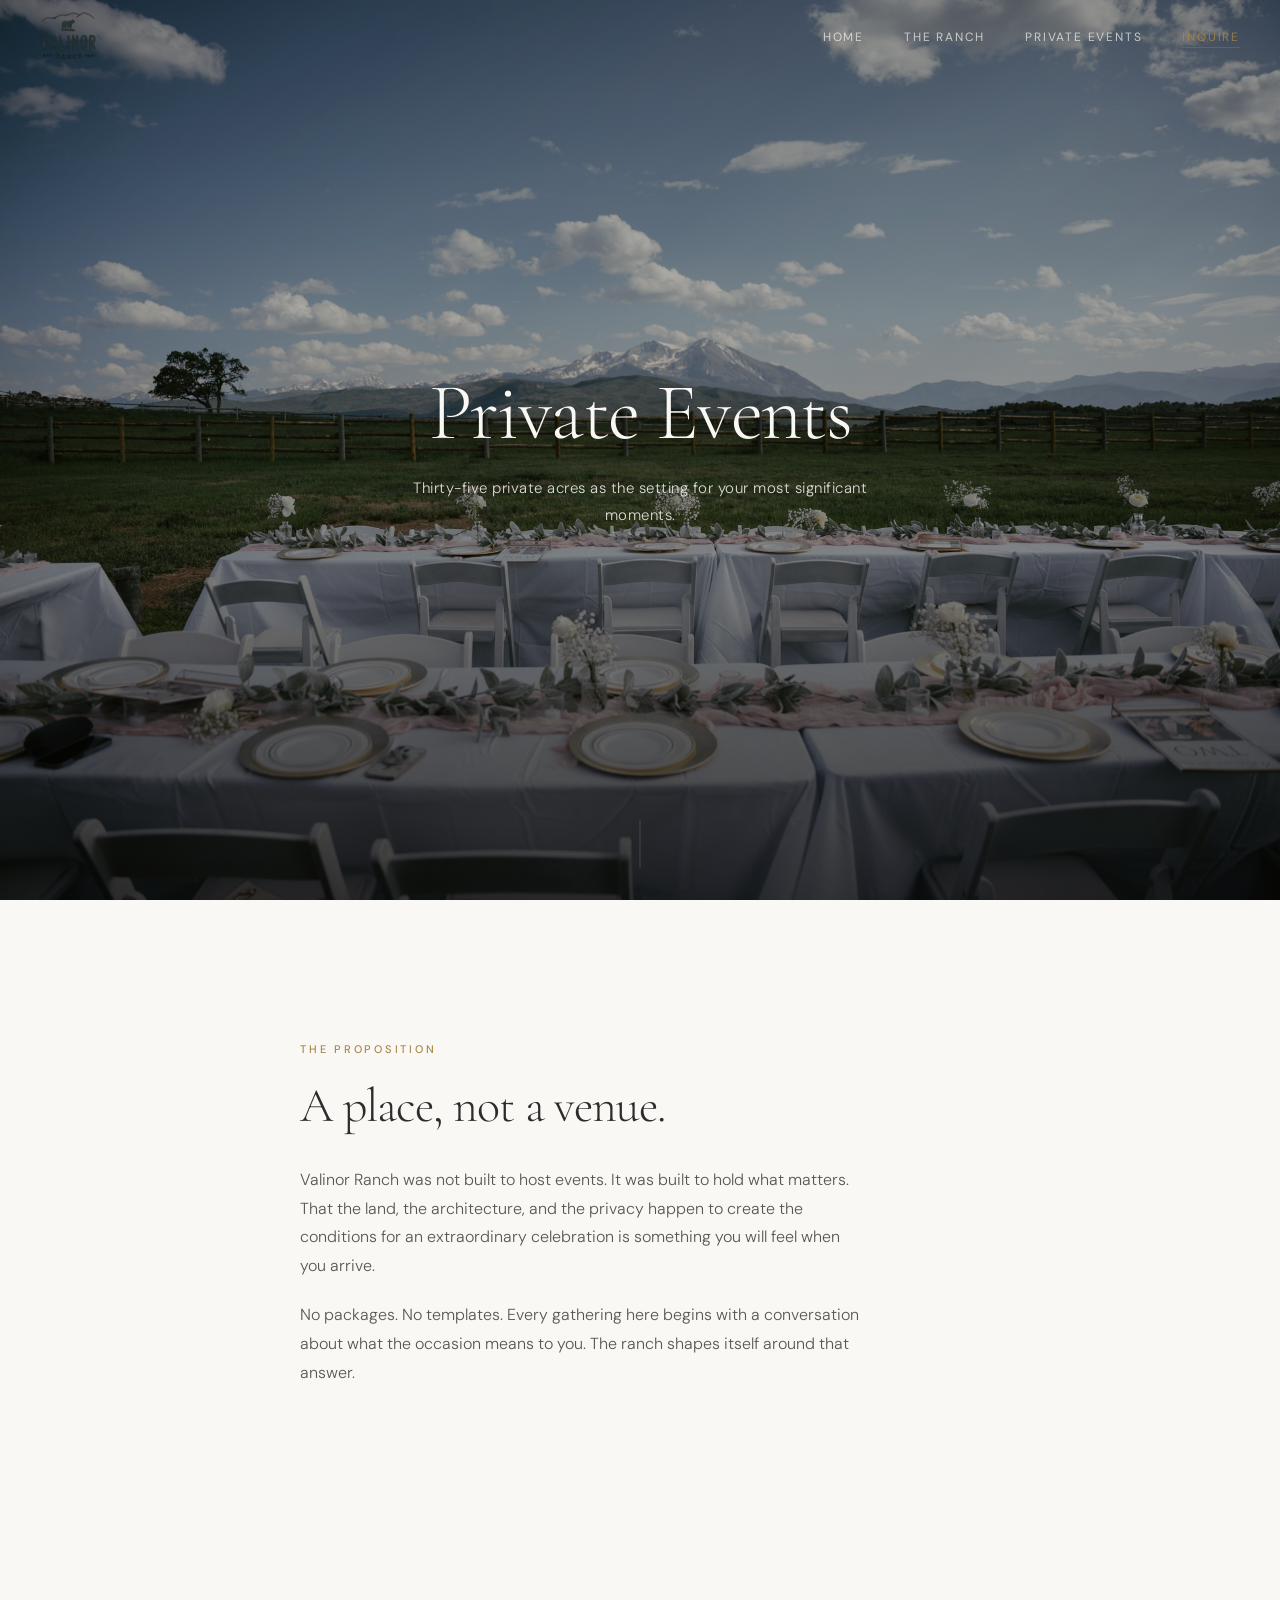
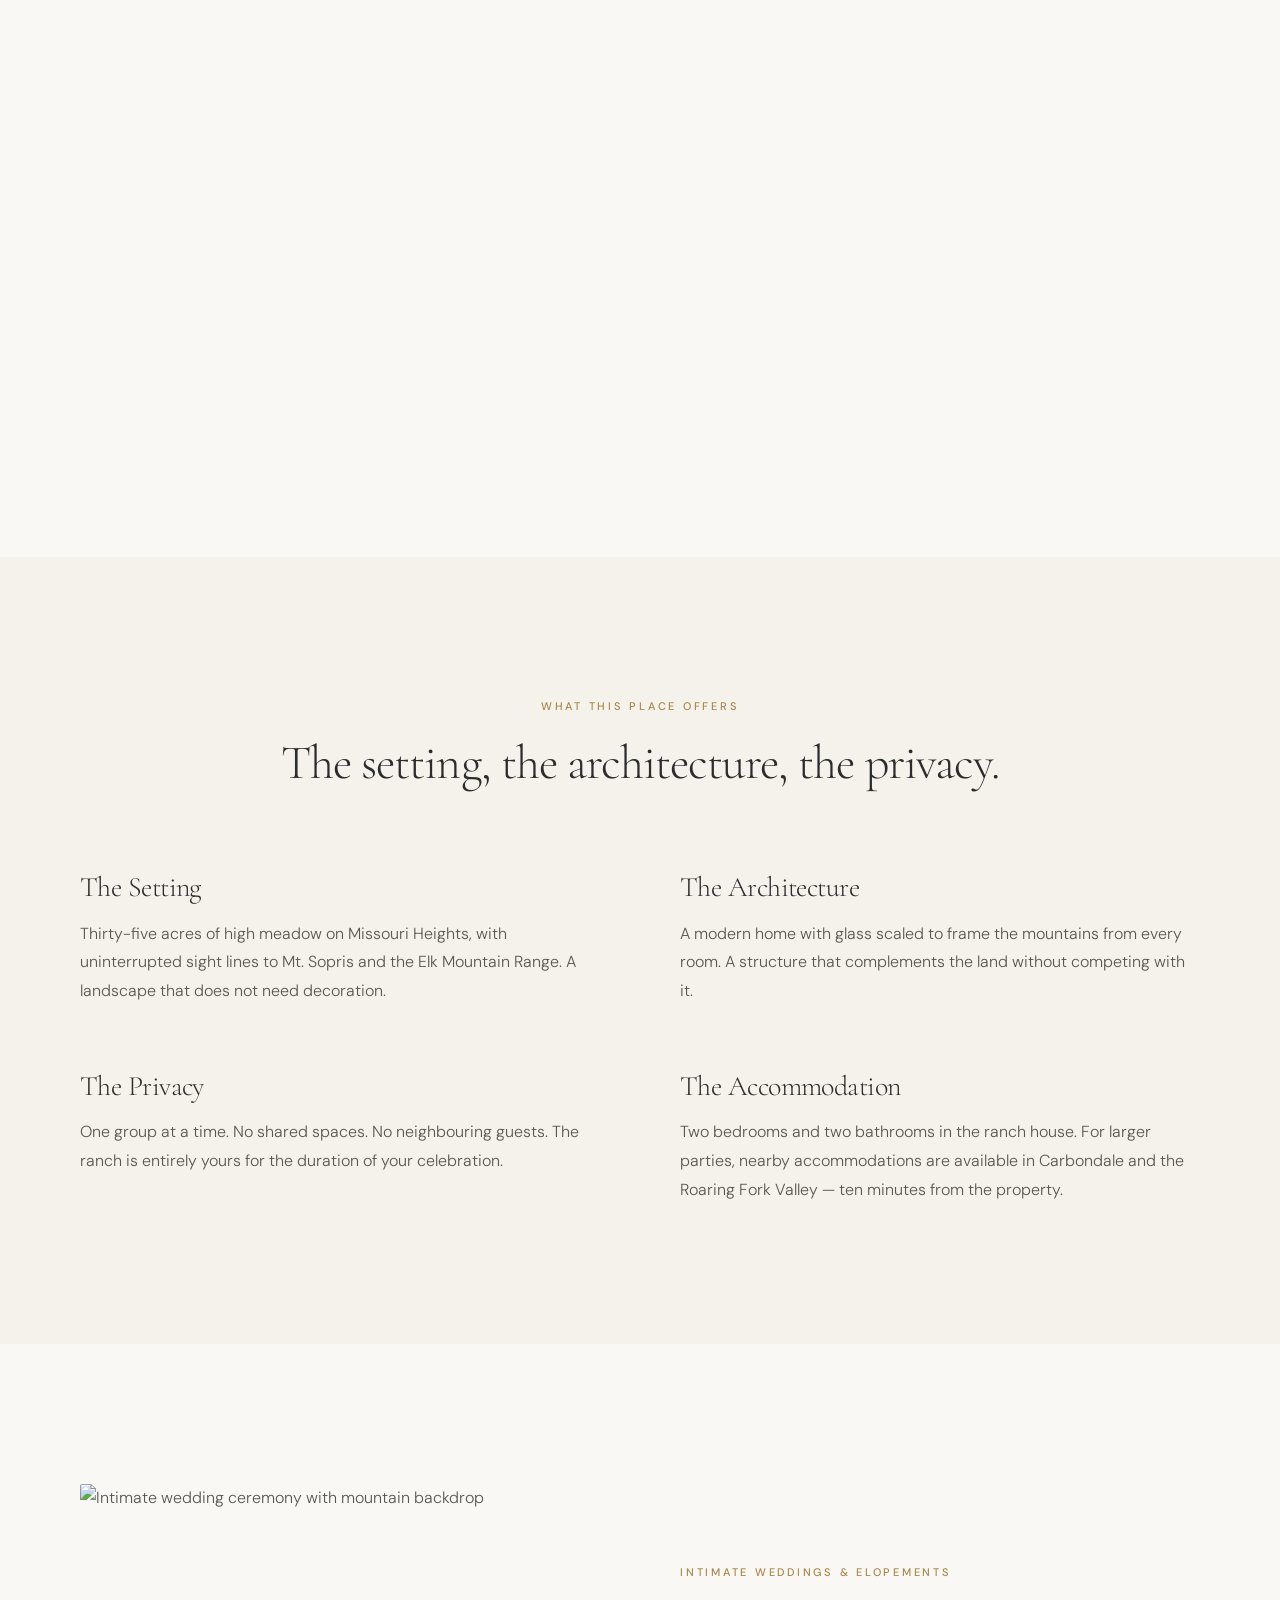
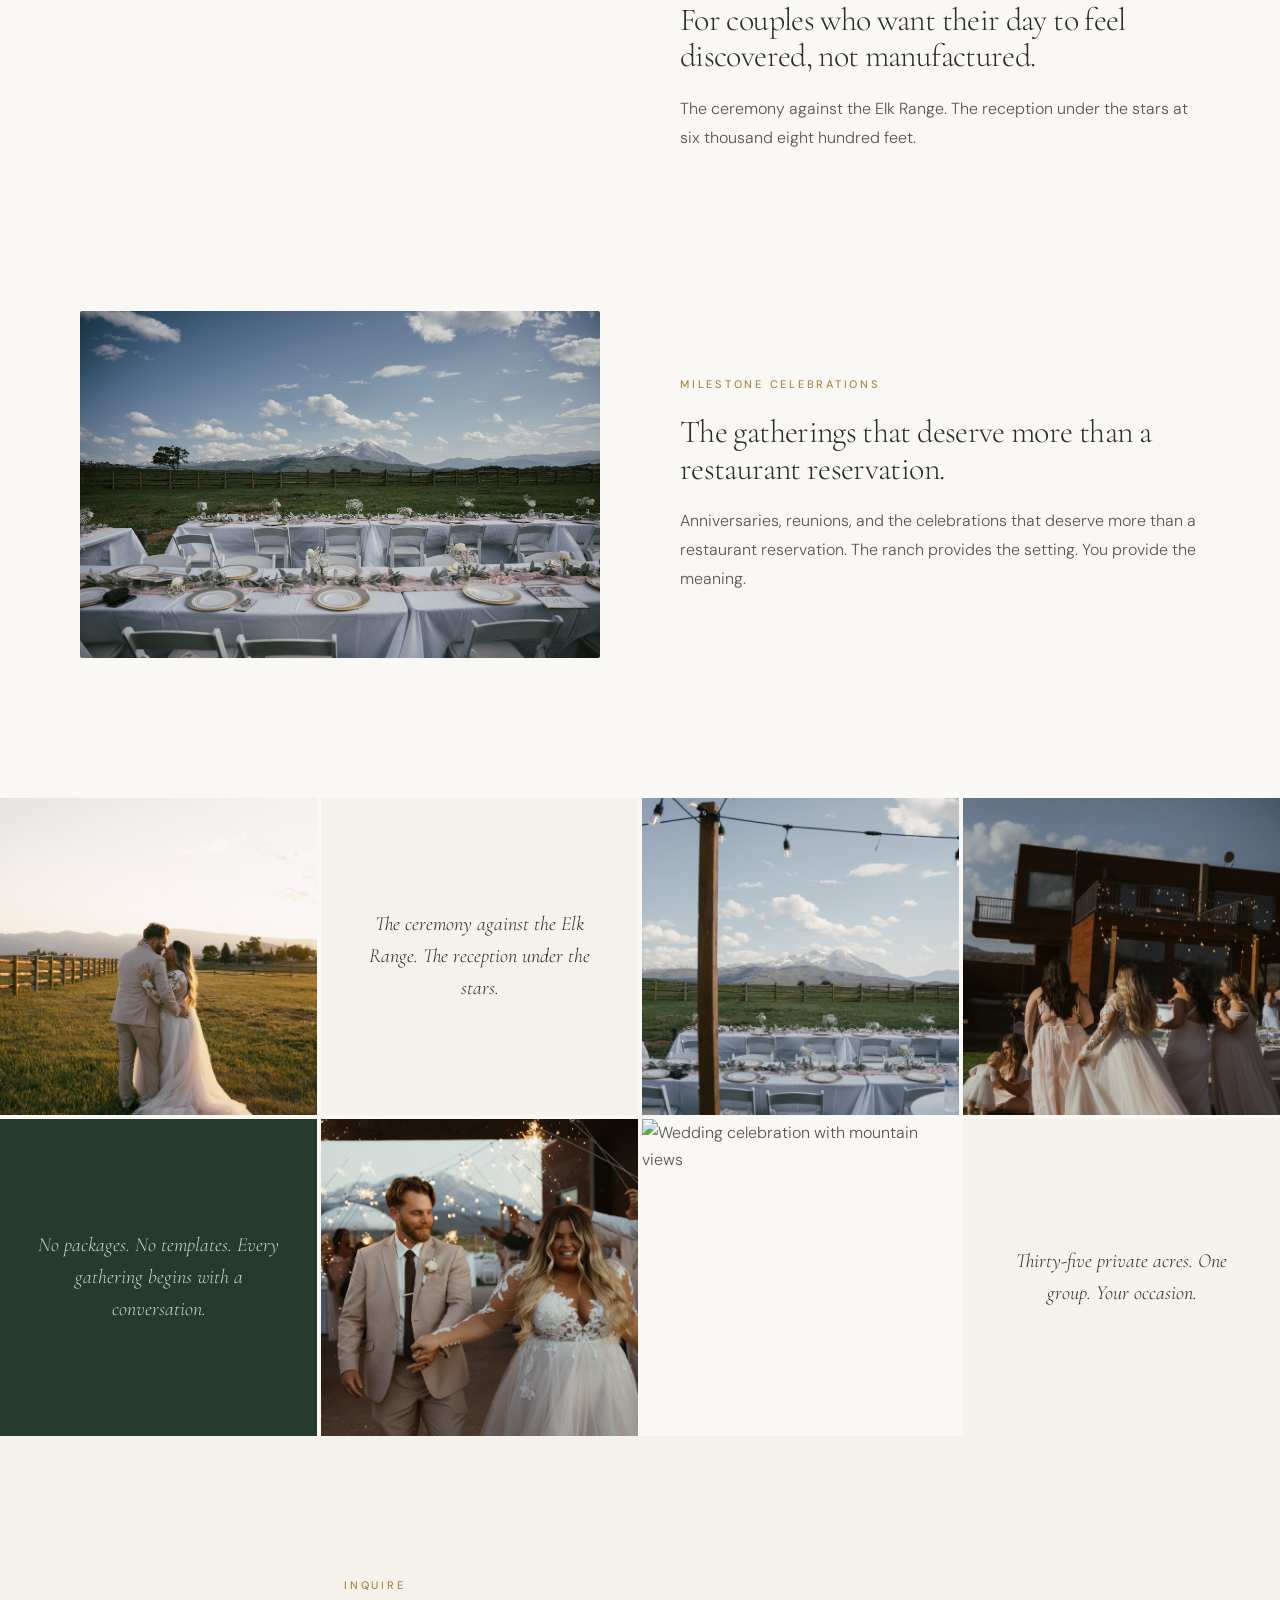
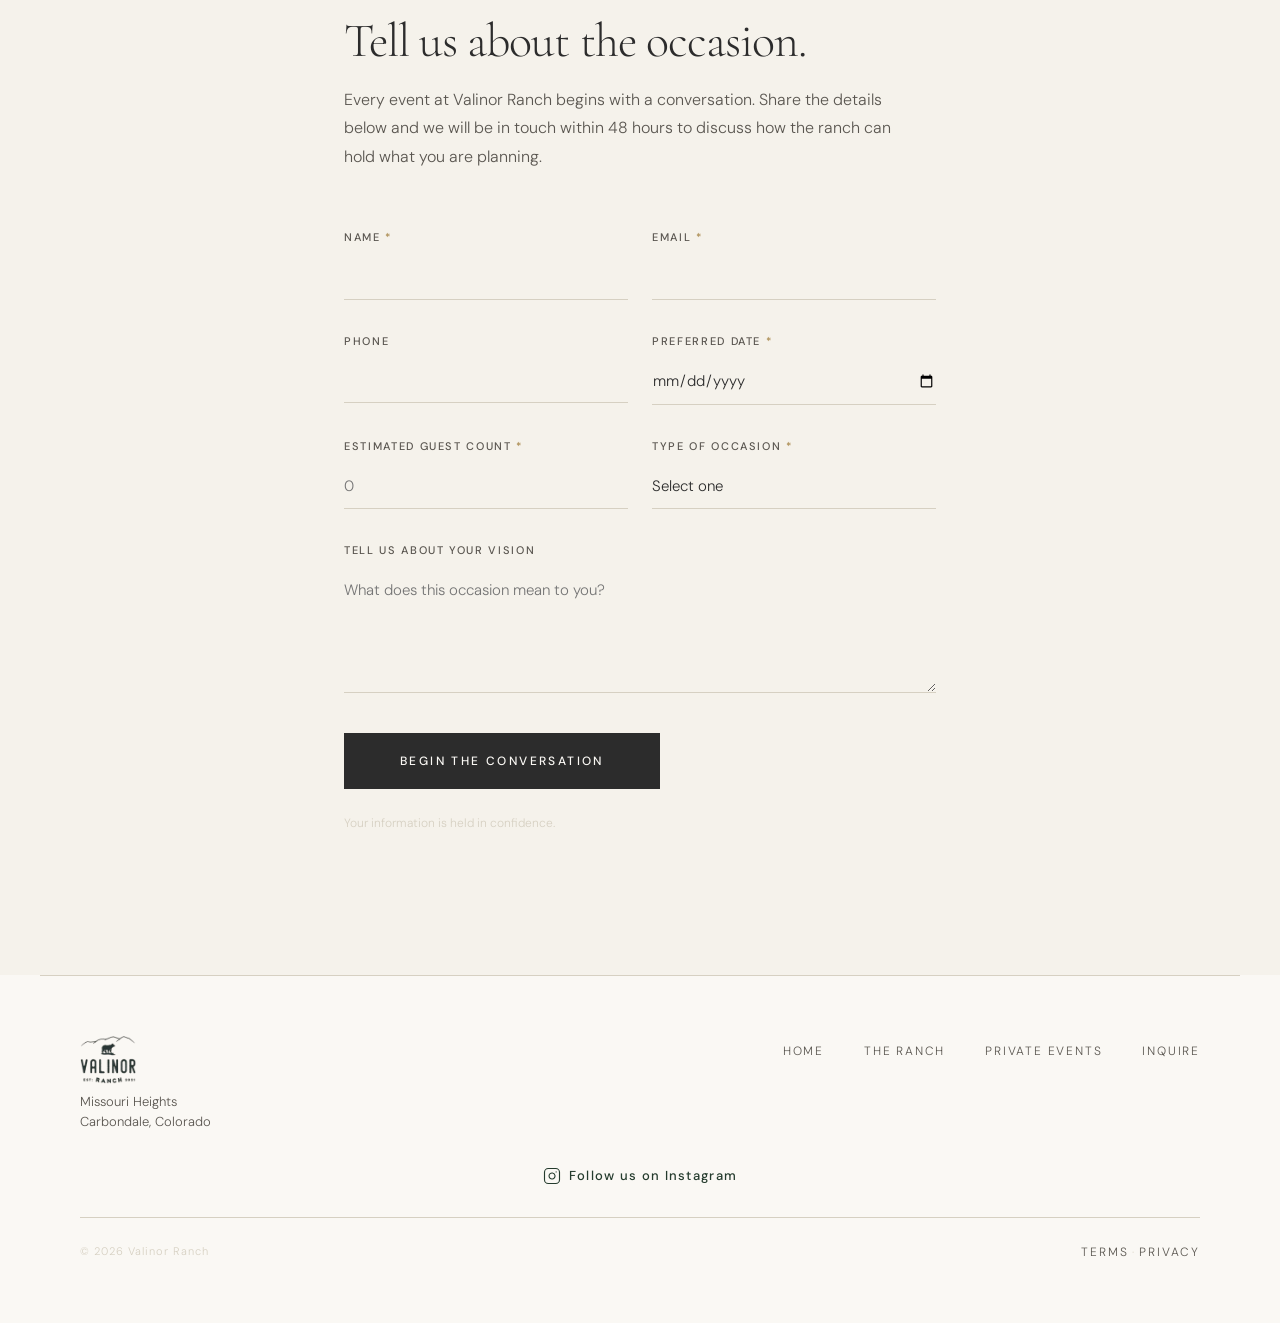
==== commit 9d0db1a1: "Replace floor-to-ceiling glass references with accurate description Co-Authored-By: Claude Opus 4.6 " ====
--- a/events.html
+++ b/events.html
@@ -1,10 +1,22 @@
 <!DOCTYPE html>
 <html lang="en">
 <head>
+  <!-- Google tag (gtag.js) -->
+  <script async src="https://www.googletagmanager.com/gtag/js?id=G-ERDG8JKFMF"></script>
+  <script>
+    window.dataLayer = window.dataLayer || [];
+    function gtag(){dataLayer.push(arguments);}
+    gtag('js', new Date());
+    gtag('config', 'G-ERDG8JKFMF');
+  </script>
   <meta charset="UTF-8">
   <meta name="viewport" content="width=device-width, initial-scale=1.0">
   <title>Private Events — Valinor Ranch</title>
   <meta name="description" content="Thirty-five private acres above the Roaring Fork Valley as the setting for weddings, elopements, and milestone celebrations.">
+
+  <link rel="icon" href="favicon.ico" sizes="any">
+  <link rel="icon" href="favicon-32.png" type="image/png" sizes="32x32">
+  <link rel="apple-touch-icon" href="apple-touch-icon.png">
 
   <link rel="preconnect" href="https://fonts.googleapis.com">
   <link rel="preconnect" href="https://fonts.gstatic.com" crossorigin>
@@ -94,7 +106,7 @@
           <div class="events-offer">
             <h3>The Architecture</h3>
             <p>
-              A modern home with floor-to-ceiling glass, designed to frame the mountains from every room. A structure that complements the land without competing with it.
+              A modern home with glass scaled to frame the mountains from every room. A structure that complements the land without competing with it.
             </p>
           </div>
           <div class="events-offer">
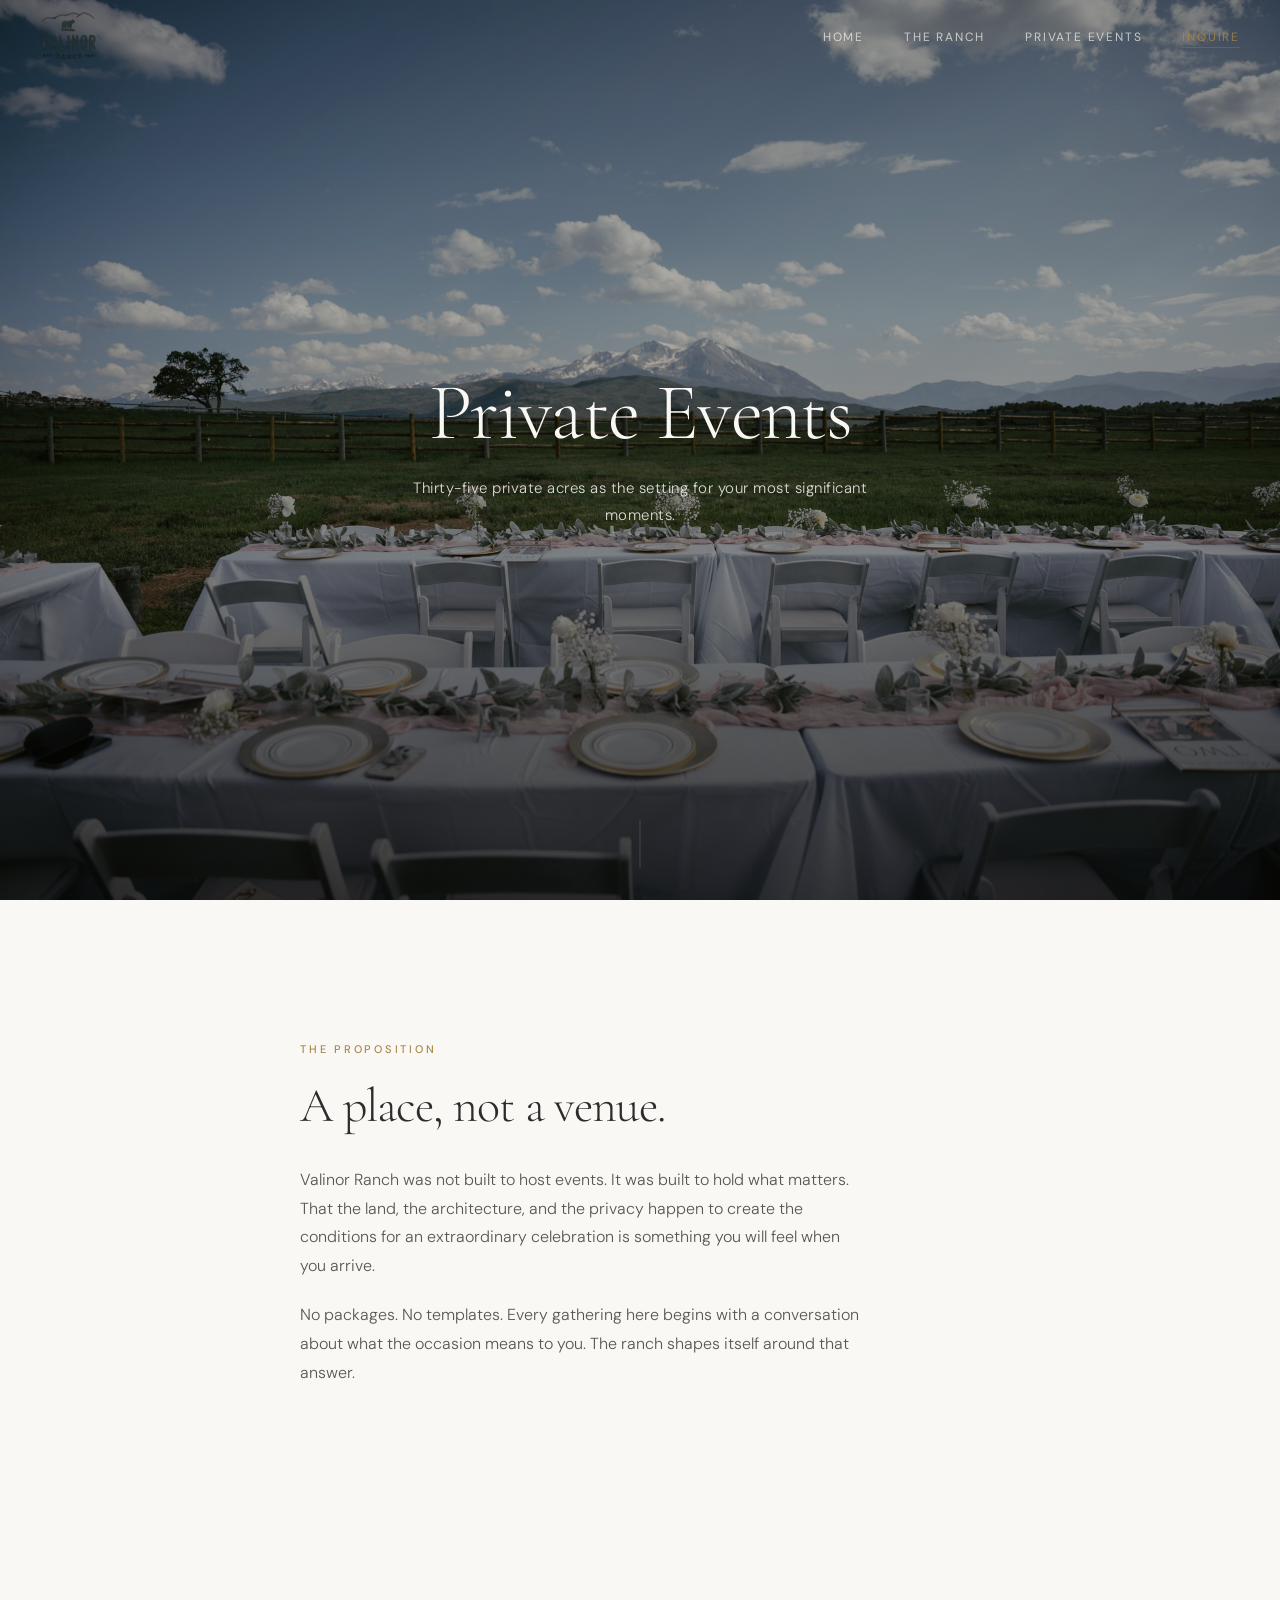
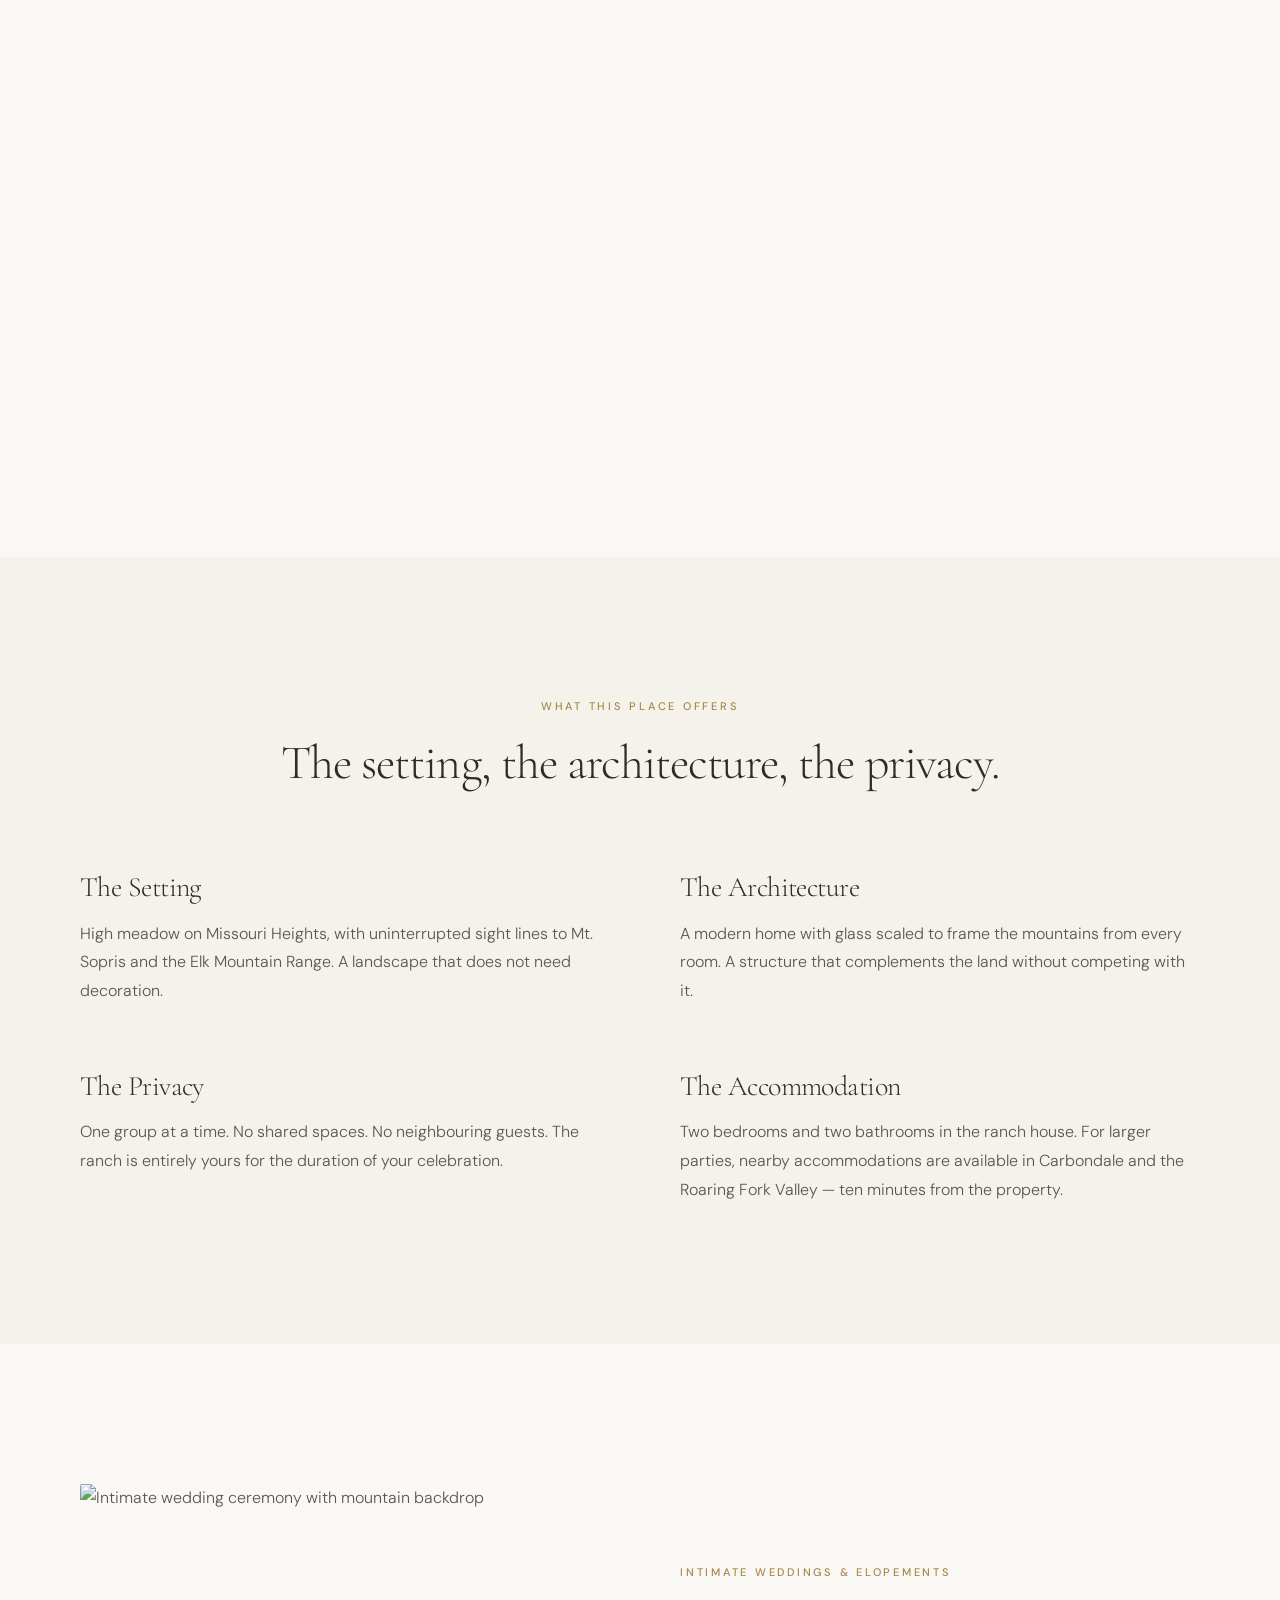
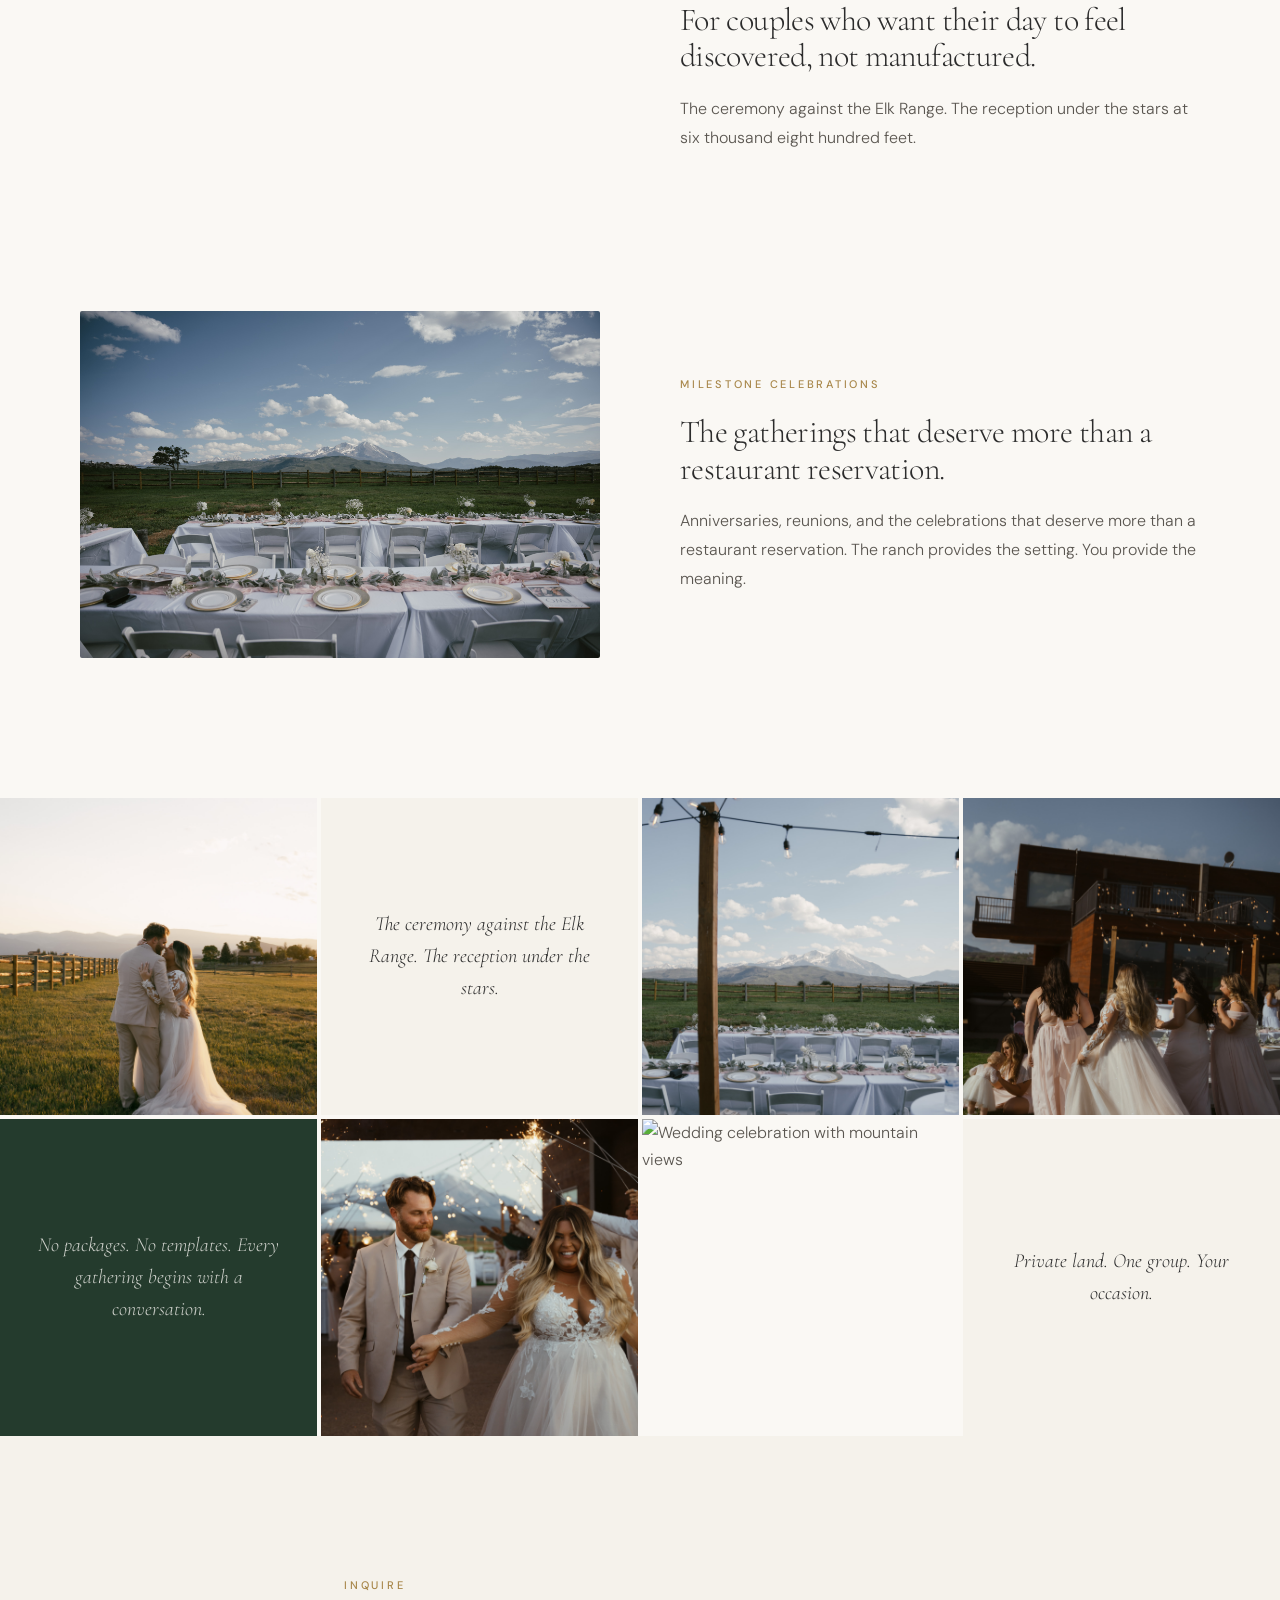
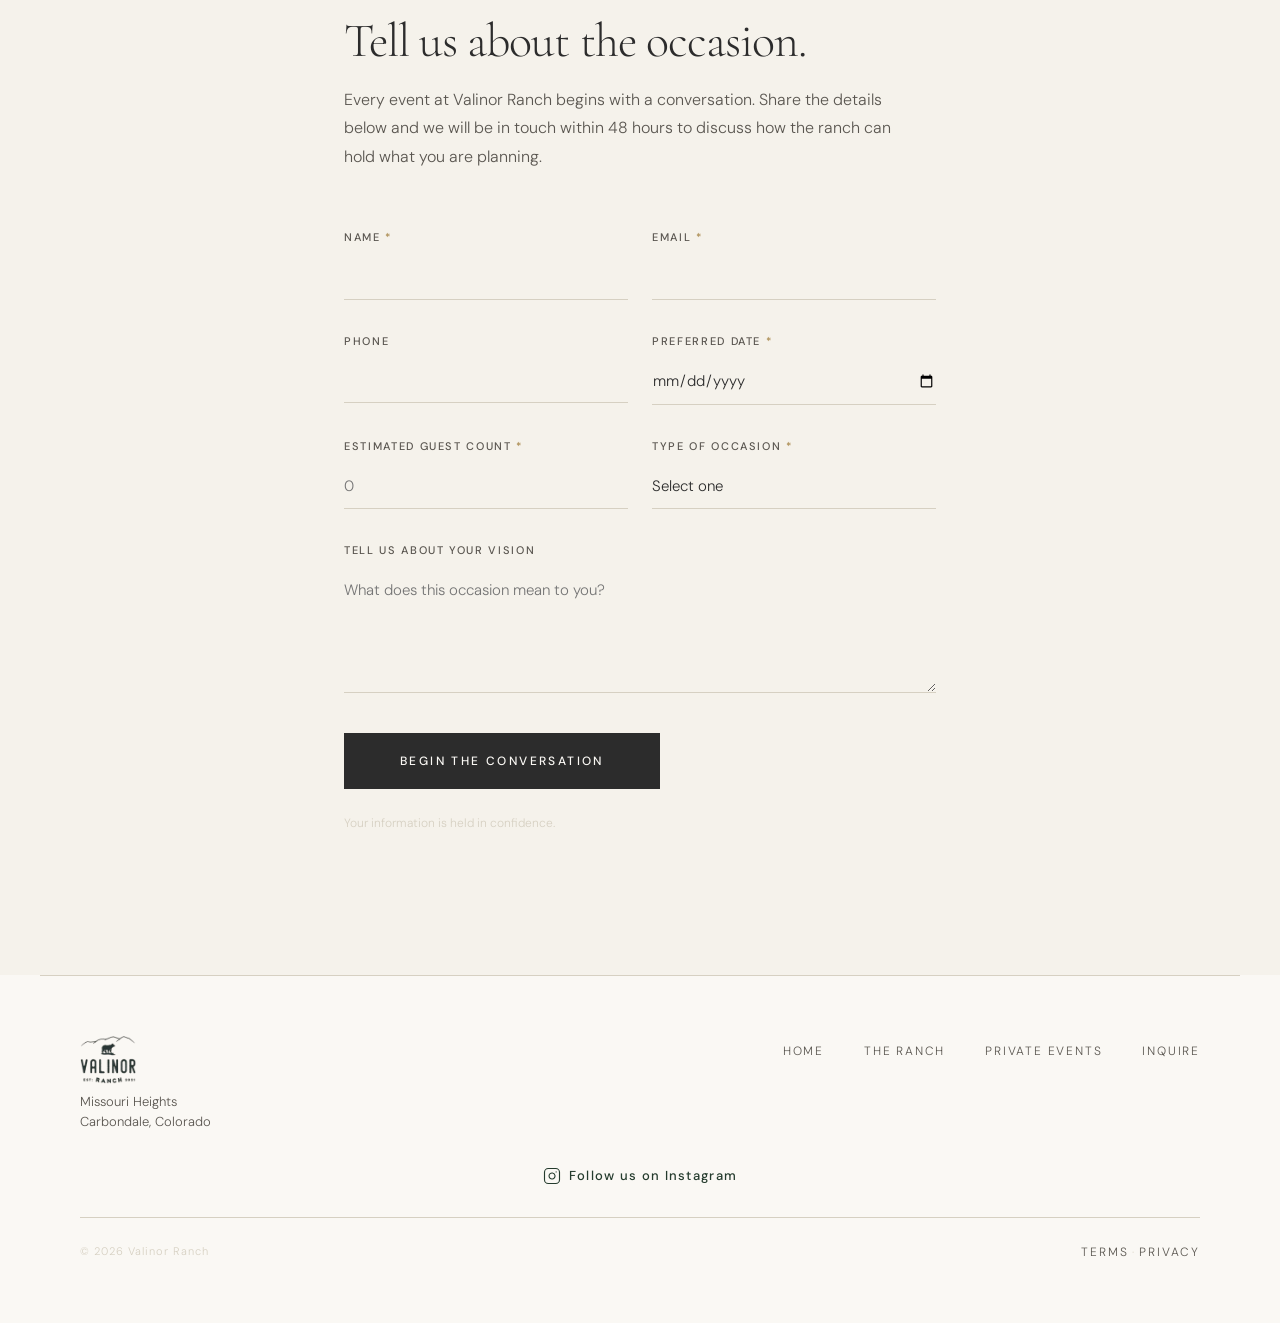
==== commit d11f4f99: "Refine copy: reduce thirty-five acres repetition, add ski areas, update headings - Change "Three day" ====
--- a/events.html
+++ b/events.html
@@ -100,7 +100,7 @@
           <div class="events-offer">
             <h3>The Setting</h3>
             <p>
-              Thirty-five acres of high meadow on Missouri Heights, with uninterrupted sight lines to Mt. Sopris and the Elk Mountain Range. A landscape that does not need decoration.
+              High meadow on Missouri Heights, with uninterrupted sight lines to Mt. Sopris and the Elk Mountain Range. A landscape that does not need decoration.
             </p>
           </div>
           <div class="events-offer">
@@ -183,7 +183,7 @@
           <img src="images/Sheridan&Noum_MaroonBellsWedding-448.jpg" alt="Wedding celebration with mountain views" loading="lazy">
         </figure>
         <div class="events-mosaic__text">
-          <p>Thirty-five private acres. One group. Your occasion.</p>
+          <p>Private land. One group. Your occasion.</p>
         </div>
       </div>
     </section>
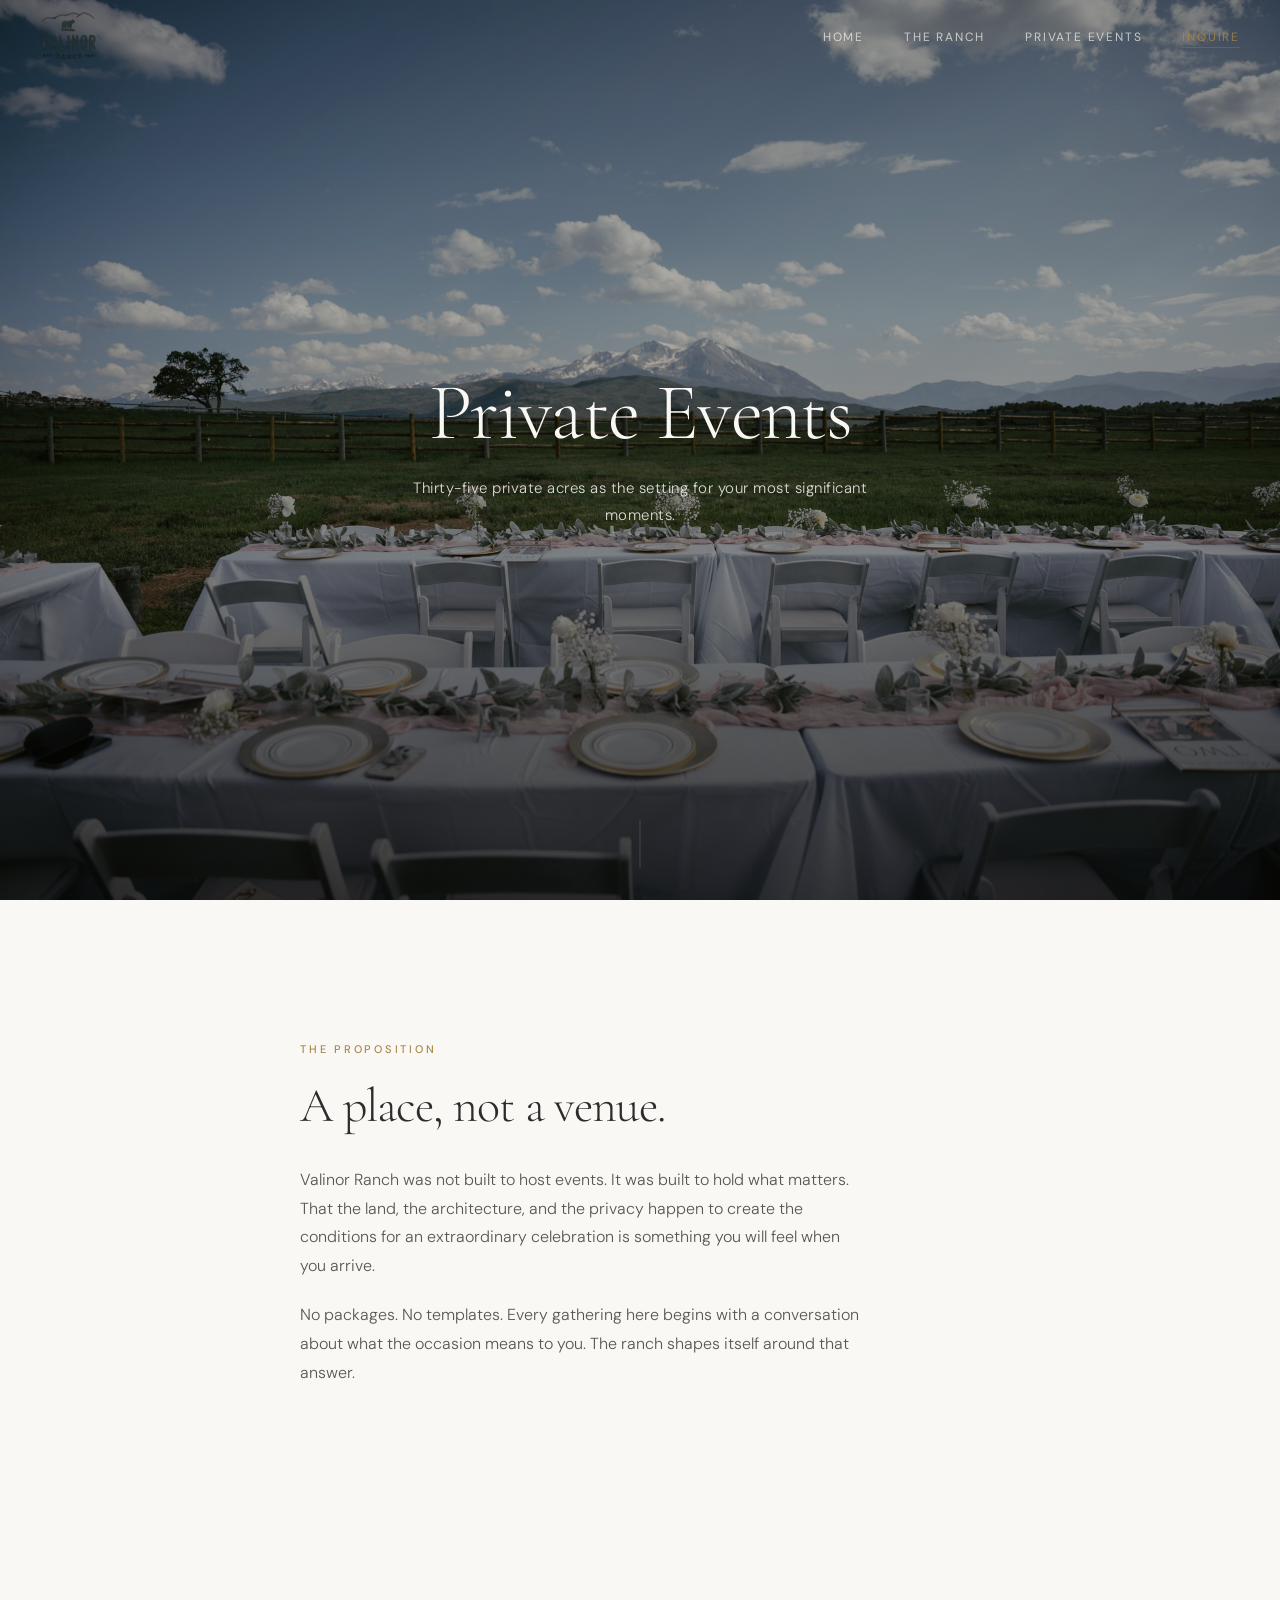
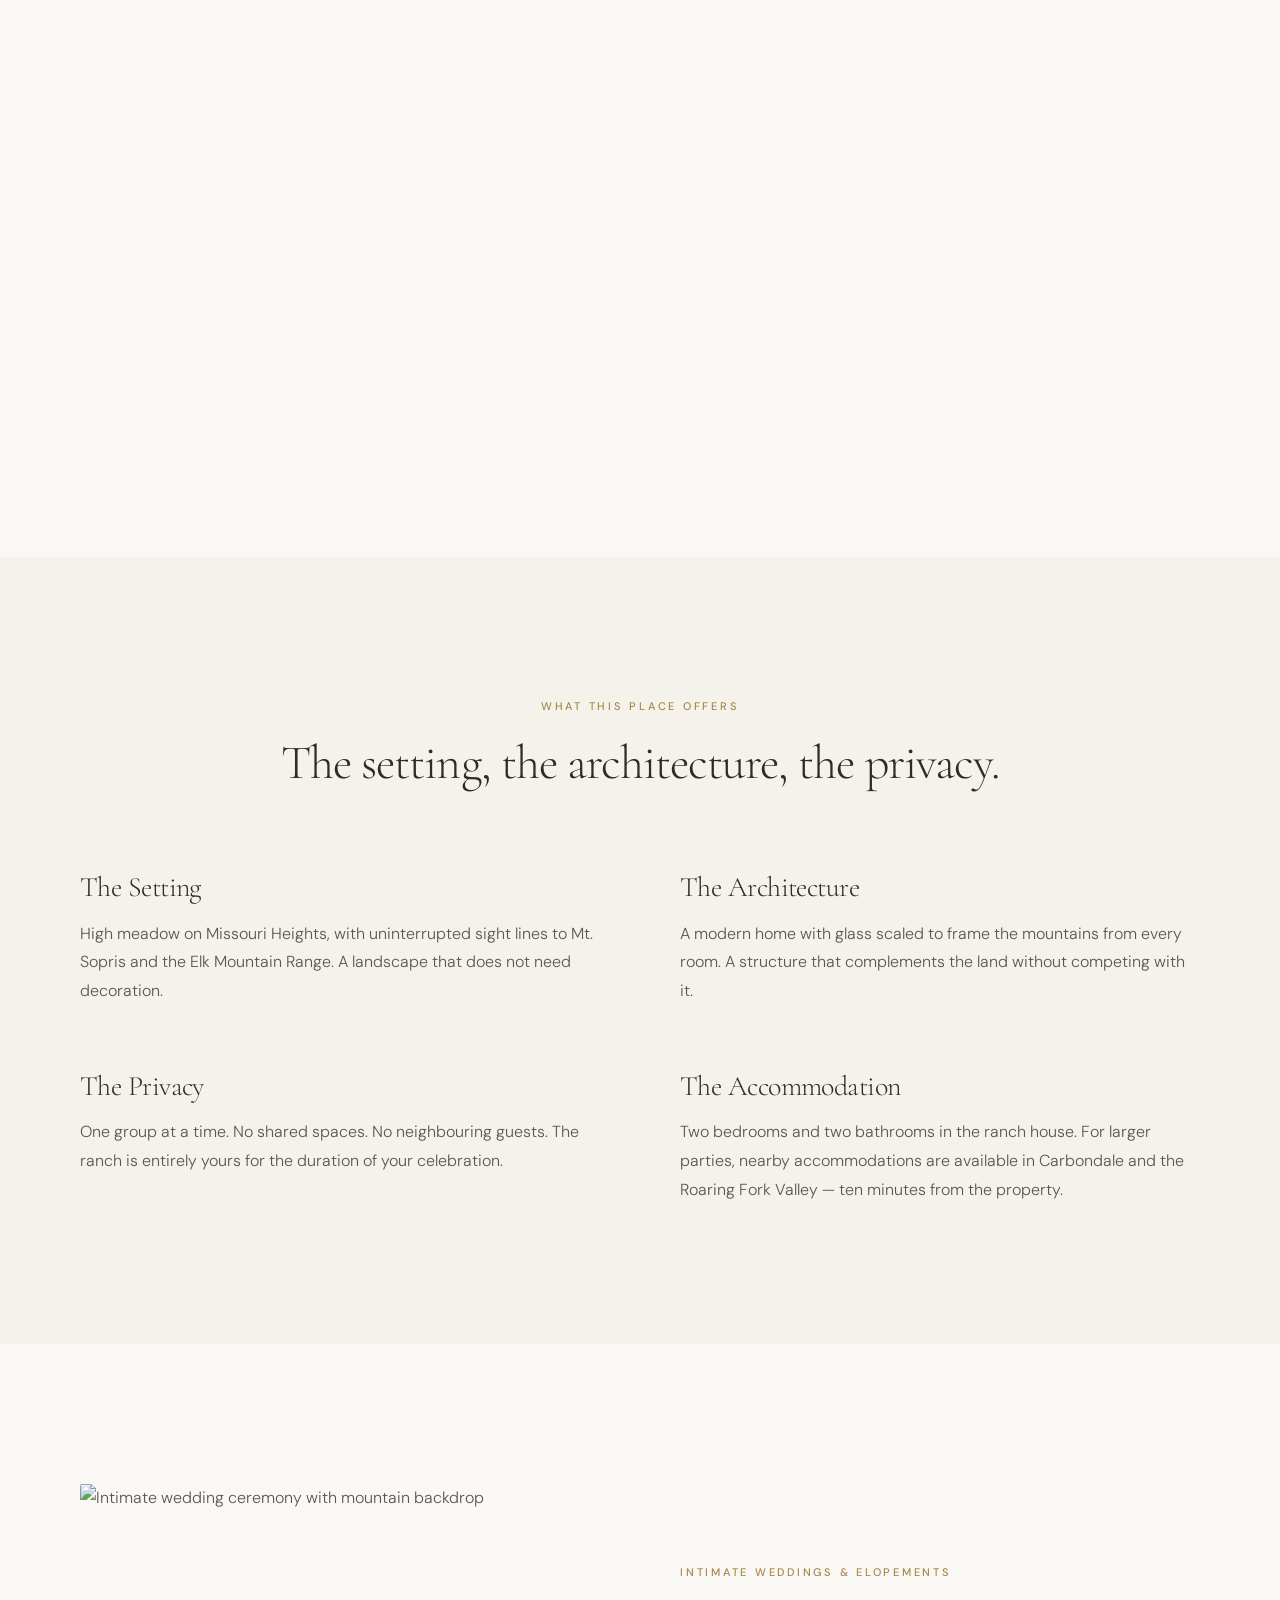
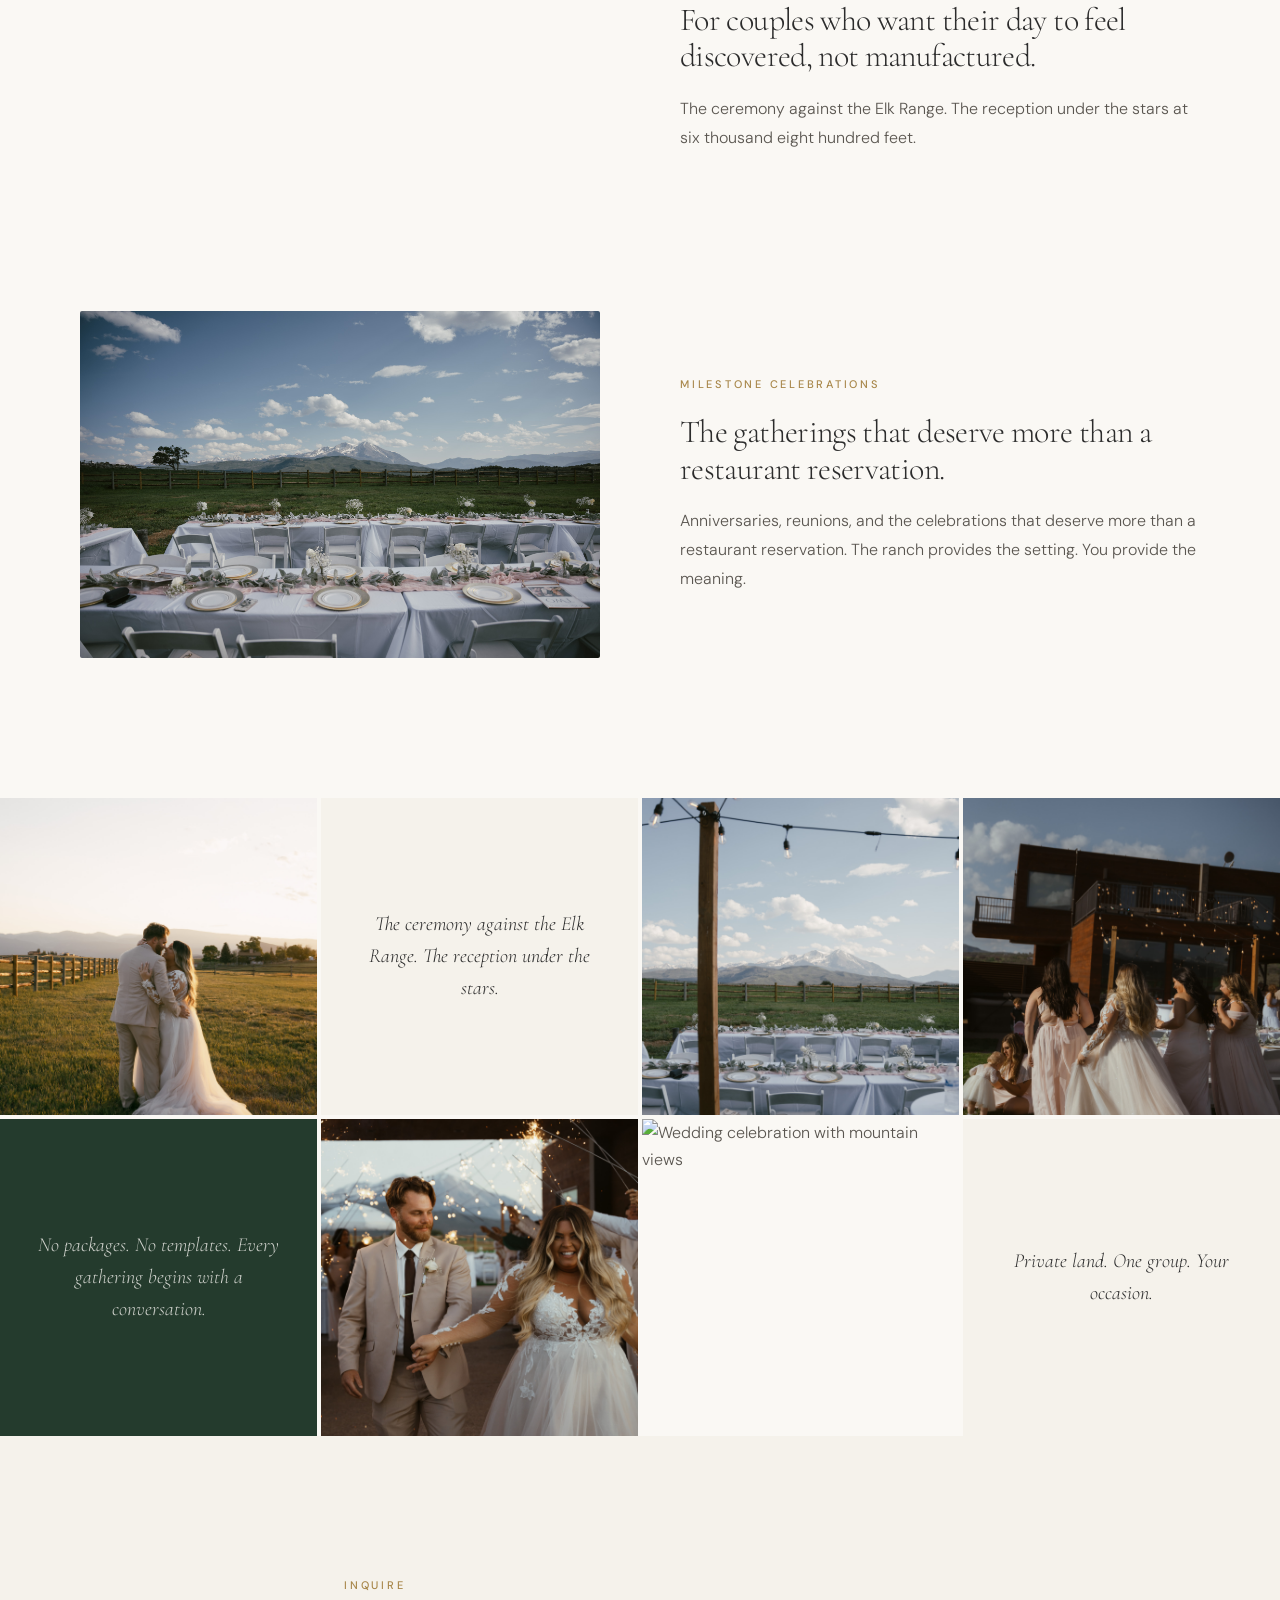
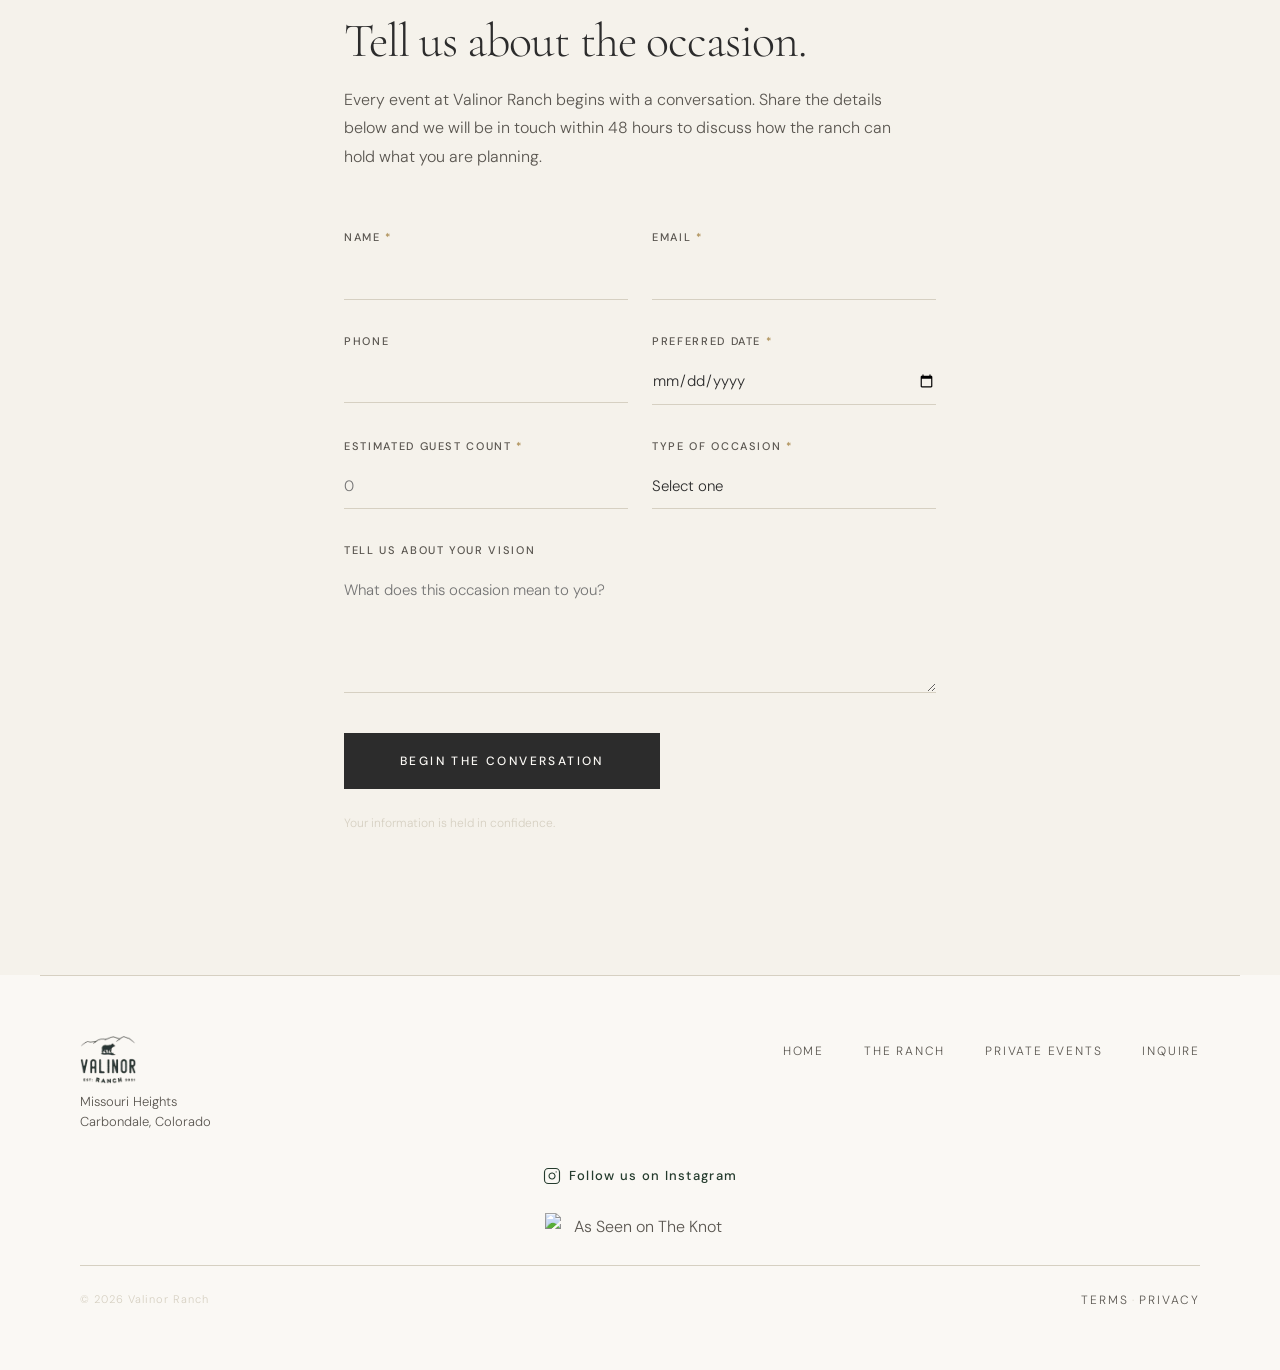
==== commit c071d041: "Add As Seen on The Knot badge to events page footer Placed on events.html only, the dedicated weddin" ====
--- a/events.html
+++ b/events.html
@@ -1,6 +1,13 @@
 <!DOCTYPE html>
 <html lang="en">
 <head>
+  <!-- Google Tag Manager -->
+  <script>(function(w,d,s,l,i){w[l]=w[l]||[];w[l].push({'gtm.start':
+  new Date().getTime(),event:'gtm.js'});var f=d.getElementsByTagName(s)[0],
+  j=d.createElement(s),dl=l!='dataLayer'?'&l='+l:'';j.async=true;j.src=
+  'https://www.googletagmanager.com/gtm.js?id='+i+dl;f.parentNode.insertBefore(j,f);
+  })(window,document,'script','dataLayer','GTM-M492P4W9');</script>
+  <!-- End Google Tag Manager -->
   <!-- Google tag (gtag.js) -->
   <script async src="https://www.googletagmanager.com/gtag/js?id=G-ERDG8JKFMF"></script>
   <script>
@@ -25,6 +32,10 @@
   <link rel="stylesheet" href="css/style.css">
 </head>
 <body>
+<!-- Google Tag Manager (noscript) -->
+<noscript><iframe src="https://www.googletagmanager.com/ns.html?id=GTM-M492P4W9"
+height="0" width="0" style="display:none;visibility:hidden"></iframe></noscript>
+<!-- End Google Tag Manager (noscript) -->
 
   <!-- NAVIGATION -->
   <nav class="site-nav" aria-label="Main navigation">
@@ -199,6 +210,11 @@
         </p>
 
         <form id="inquiry-form" class="inquiry-form" data-webhook="https://services.leadconnectorhq.com/hooks/Xi9C77b992R6k9sBboaL/webhook-trigger/148ad3ab-d098-42b9-8797-9fa0c653fe97">
+          <div class="form-hp" aria-hidden="true">
+            <label for="company">Company</label>
+            <input type="text" id="company" name="company" tabindex="-1" autocomplete="off">
+          </div>
+
           <div class="form-row">
             <div class="form-group">
               <label for="name">Name <span class="required">*</span></label>
@@ -278,6 +294,9 @@
           <svg width="18" height="18" viewBox="0 0 24 24" fill="none" stroke="currentColor" stroke-width="1.5" stroke-linecap="round" stroke-linejoin="round"><rect x="2" y="2" width="20" height="20" rx="5"/><path d="M16 11.37A4 4 0 1 1 12.63 8 4 4 0 0 1 16 11.37z"/><line x1="17.5" y1="6.5" x2="17.51" y2="6.5"/></svg>
           <span>Follow us on Instagram</span>
         </a>
+        <div class="site-footer__badges">
+          <a target="_blank" rel="noopener" href="https://www.theknot.com/marketplace/redirect-2104733?utm_source=vendor_website&amp;utm_medium=banner&amp;utm_term=6dbe1791-36b6-42aa-9a26-351905151454&amp;utm_campaign=vendor_badge_assets"><img alt="As Seen on The Knot" border="0" src="https://d13ns7kbjmbjip.cloudfront.net/For_Your_Website/TK-badge_AsSeen.png" width="190" loading="lazy"></a>
+        </div>
       </div>
       <div class="site-footer__lower">
         <span>&copy; 2026 Valinor Ranch</span>
--- a/css/style.css
+++ b/css/style.css
@@ -17,6 +17,7 @@
   --divider: #D6D0C2;
   --parchment: #F5F2EB;
   --bronze-gold: #A8874A;
+  --gold-tint: #EFE5CF;
   --logo-ink: #1A1C10;
   --ranch-cream: #F3F0E7;
 
@@ -306,6 +307,16 @@
   inset: 0;
   background-size: cover;
   background-position: center 40%;
+  pointer-events: none;
+}
+
+.hero__video {
+  position: absolute;
+  inset: 0;
+  width: 100%;
+  height: 100%;
+  object-fit: cover;
+  object-position: center 40%;
   pointer-events: none;
 }
 
@@ -387,6 +398,16 @@
   position: relative;
   z-index: 5;
   cursor: pointer;
+}
+
+.btn.btn--hero {
+  background: var(--bronze-gold);
+  color: var(--logo-ink);
+}
+
+.btn.btn--hero:hover {
+  background: var(--gold-tint);
+  color: var(--logo-ink);
 }
 
 .hero__scroll {
@@ -809,6 +830,14 @@
   max-width: 600px;
 }
 
+.form-hp {
+  position: absolute;
+  left: -9999px;
+  width: 1px;
+  height: 1px;
+  overflow: hidden;
+}
+
 .form-row {
   display: grid;
   grid-template-columns: 1fr 1fr;
@@ -943,6 +972,12 @@
   color: var(--bronze-gold);
 }
 
+.site-footer__badges {
+  margin-top: 20px;
+  display: flex;
+  justify-content: center;
+}
+
 .site-footer__lower {
   margin-top: 24px;
   padding-top: 24px;
@@ -1027,8 +1062,117 @@
   min-height: 420px;
 }
 
-.booking-modal__widget .igms-direct-booking-widget {
+.booking-modal__widget iframe {
   width: 100%;
+  border: 0;
+}
+
+
+/* ---- OFFER MODAL ---- */
+.offer-modal {
+  position: fixed;
+  inset: 0;
+  z-index: 220;
+  display: flex;
+  align-items: center;
+  justify-content: center;
+  opacity: 0;
+  pointer-events: none;
+  transition: opacity 0.4s ease;
+}
+
+.offer-modal.is-open {
+  opacity: 1;
+  pointer-events: auto;
+}
+
+.offer-modal__overlay {
+  position: absolute;
+  inset: 0;
+  background: rgba(26, 28, 16, 0.6);
+  backdrop-filter: blur(4px);
+  -webkit-backdrop-filter: blur(4px);
+}
+
+.offer-modal__content {
+  position: relative;
+  z-index: 1;
+  background: var(--off-white);
+  width: 90%;
+  max-width: 480px;
+  max-height: 90vh;
+  overflow-y: auto;
+  padding: 56px 44px;
+  border-radius: 2px;
+  text-align: center;
+  transform: translateY(16px);
+  transition: transform 0.4s cubic-bezier(0.23, 1, 0.32, 1);
+}
+
+.offer-modal.is-open .offer-modal__content {
+  transform: translateY(0);
+}
+
+.offer-modal__close {
+  position: absolute;
+  top: 16px;
+  right: 20px;
+  background: none;
+  border: none;
+  font-size: 28px;
+  color: var(--stone-dark);
+  cursor: pointer;
+  line-height: 1;
+  padding: 4px;
+  transition: color 0.3s ease;
+}
+
+.offer-modal__close:hover {
+  color: var(--charcoal);
+}
+
+.offer-modal__rule {
+  width: 40px;
+  height: 1px;
+  background: var(--bronze-gold);
+  margin: 20px auto 24px;
+}
+
+.offer-modal__title {
+  font-size: clamp(24px, 3vw, 30px);
+  margin-bottom: 16px;
+}
+
+.offer-modal__body {
+  font-size: 15px;
+  max-width: 380px;
+  margin: 0 auto;
+}
+
+.offer-form {
+  margin-top: 32px;
+  text-align: left;
+}
+
+.offer-form .form-group {
+  margin-bottom: 24px;
+}
+
+.offer-form .form-note {
+  text-align: center;
+  margin-top: 16px;
+}
+
+.offer-modal__success {
+  display: none;
+}
+
+.offer-modal__success.is-visible {
+  display: block;
+}
+
+.offer-modal__success .offer-modal__title {
+  margin-bottom: 12px;
 }
 
 
@@ -1325,6 +1469,16 @@
     min-height: 360px;
   }
 
+  .offer-modal__content {
+    width: 95%;
+    padding: 40px 24px;
+    max-height: 95vh;
+  }
+
+  .offer-modal__title {
+    font-size: 22px;
+  }
+
   .events-mosaic__grid {
     grid-template-columns: 1fr 1fr;
   }
